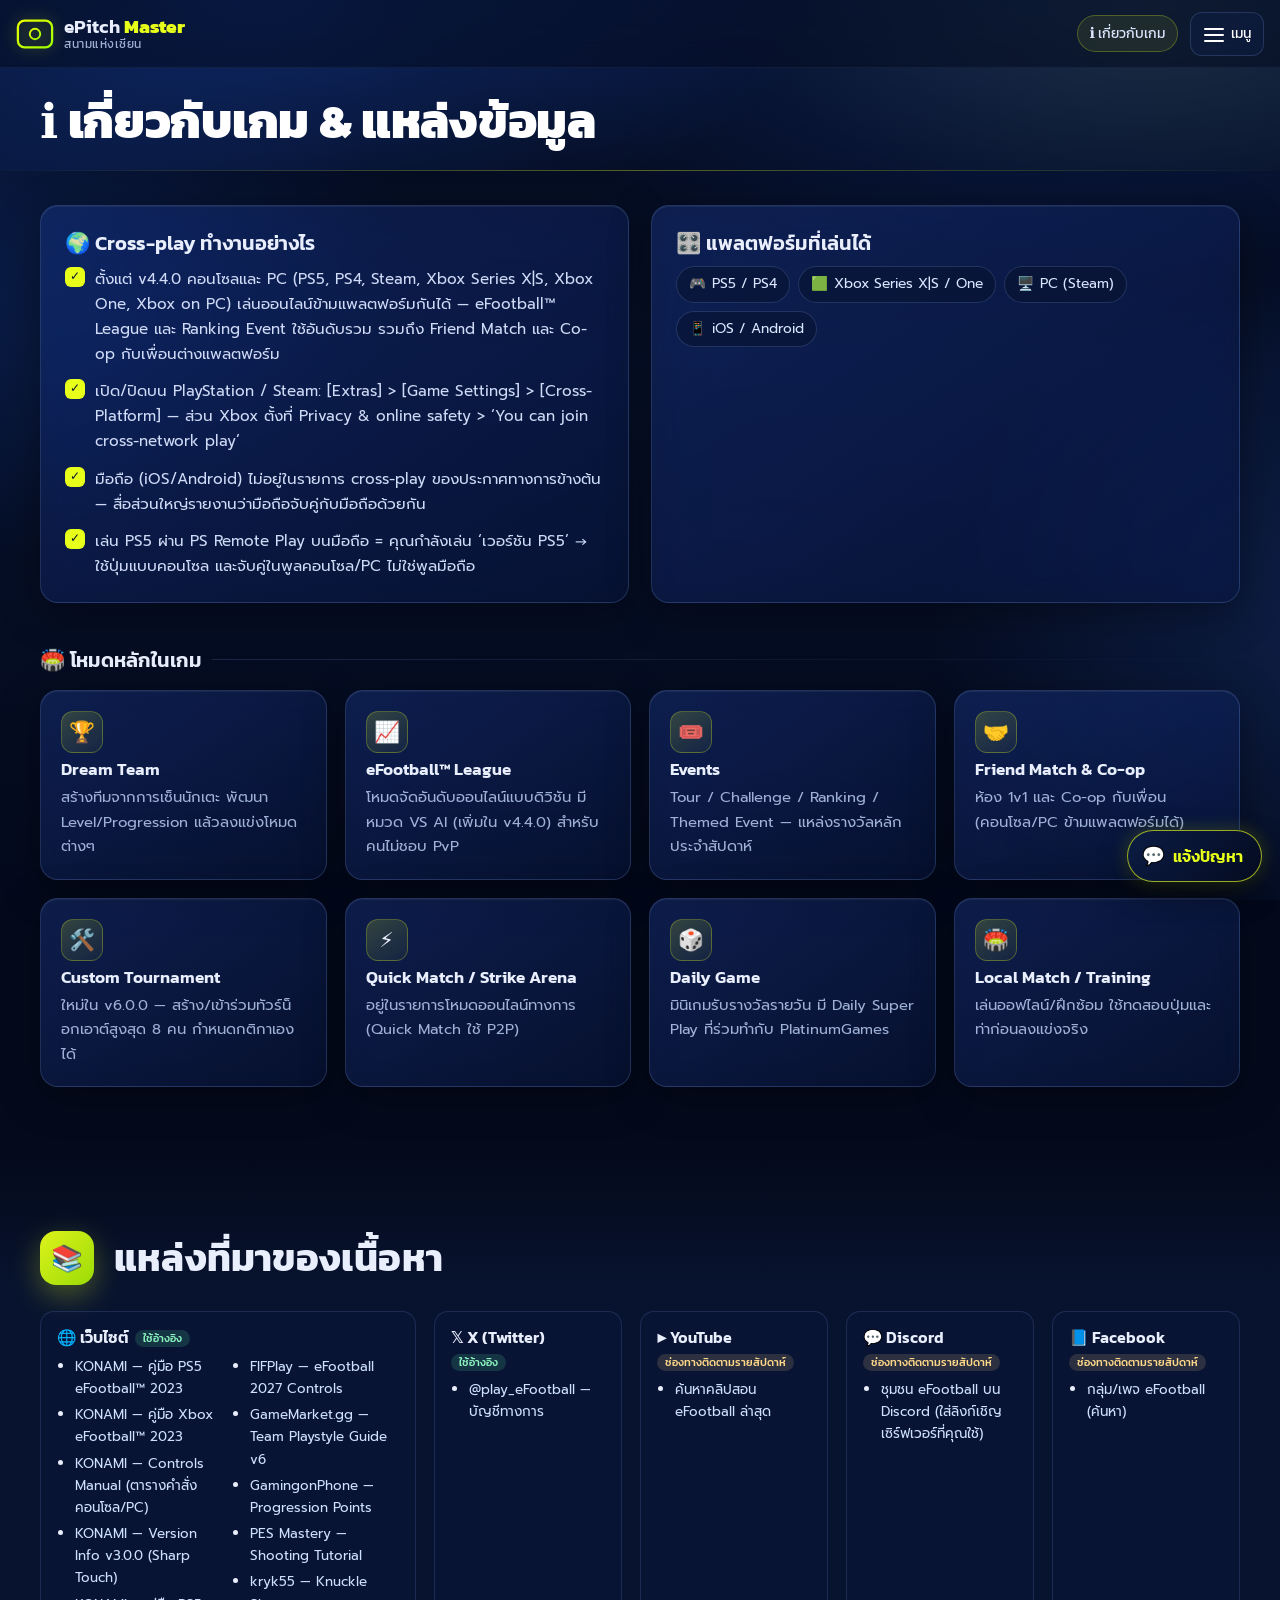
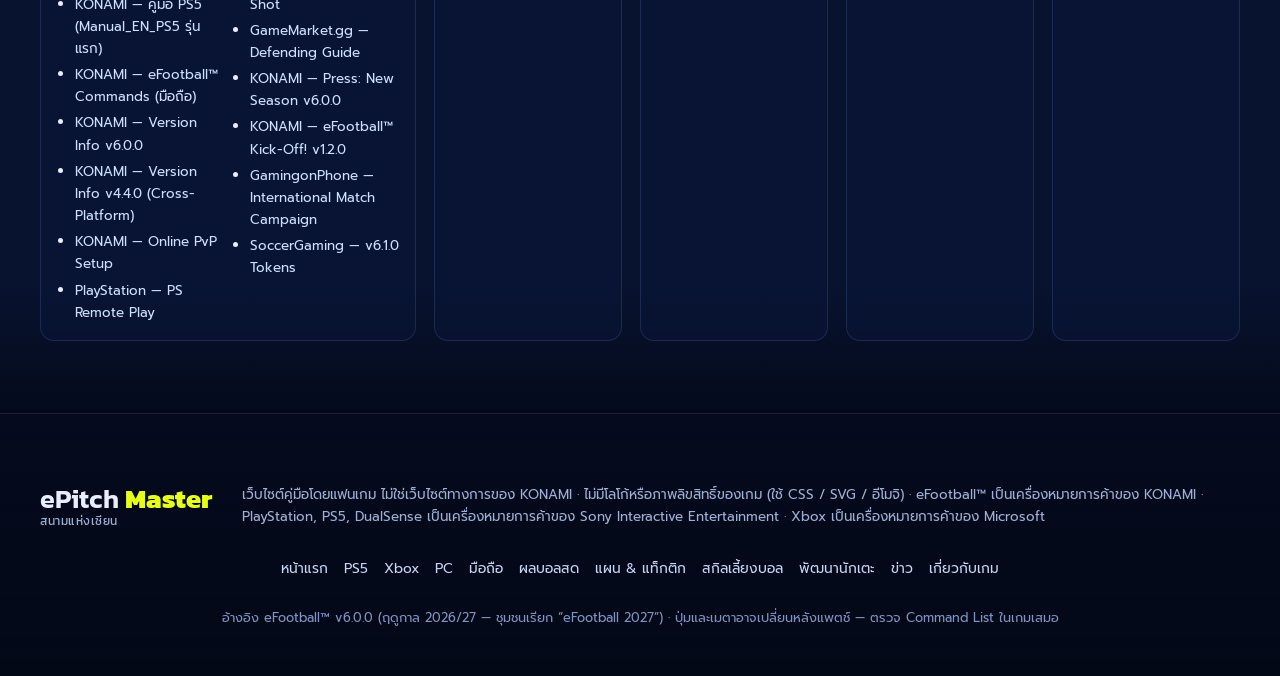
==== about.html @ 48690807 "Update site content 2026-10-02 06:04 ICT" ====
<!DOCTYPE html>
<!-- ไฟล์นี้สร้างอัตโนมัติด้วย /workspace/build.py จาก src/layout.html + src/pages/about.html — อย่าแก้ไฟล์นี้โดยตรง -->
<html lang="th">
<head>
<meta charset="UTF-8">
<meta name="viewport" content="width=device-width, initial-scale=1, viewport-fit=cover">
<title>เกี่ยวกับ eFootball &amp; แหล่งข้อมูล — ePitch Master</title>
<meta name="description" content="แพลตฟอร์ม Cross-play โหมดในเกม และแหล่งข้อมูลของเว็บ ePitch Master">
<meta name="theme-color" content="#050b1f">
<link rel="icon" href="data:image/svg+xml,<svg xmlns='http://www.w3.org/2000/svg' viewBox='0 0 100 100'><text y='.9em' font-size='90'>⚽</text></svg>">
<link rel="preconnect" href="https://fonts.googleapis.com">
<link rel="preconnect" href="https://fonts.gstatic.com" crossorigin>
<link href="https://fonts.googleapis.com/css2?family=Kanit:wght@400;500;600;700;800&family=Prompt:wght@300;400;500;600&display=swap" rel="stylesheet">
<link rel="stylesheet" href="style.css?v=f08d4e9c">
</head>
<body data-page="about">
<a class="skip" href="#main">ข้ามไปเนื้อหา</a>
<div class="scroll-progress" id="scrollProgress"></div>

<header class="nav" id="nav">
  <div class="nav-inner">
    <a href="index.html" class="brand" aria-label="ePitch Master หน้าแรก">
      <span class="brand-mark" aria-hidden="true">
        <svg viewBox="0 0 40 40"><defs><linearGradient id="bm" x1="0" y1="0" x2="1" y2="1"><stop offset="0" stop-color="#eaff00"/><stop offset="1" stop-color="#9dff00"/></linearGradient></defs><rect x="2" y="6" width="36" height="28" rx="7" fill="none" stroke="url(#bm)" stroke-width="2.4"/><line x1="20" y1="6" x2="20" y2="34" stroke="url(#bm)" stroke-width="2"/><circle cx="20" cy="20" r="5.5" fill="none" stroke="url(#bm)" stroke-width="2"/></svg>
      </span>
      <span class="brand-text"><span class="bt1">ePitch <b>Master</b></span><small>สนามแห่งเซียน</small></span>
    </a>
    <span class="nav-cur" aria-hidden="true">ℹ️ เกี่ยวกับเกม</span>
    <button class="burger" id="burger" type="button" aria-label="เปิดเมนู" aria-expanded="false" aria-controls="navMenu"><span></span><span></span><span></span><em>เมนู</em></button>
  </div>
</header>
<div class="menu-backdrop" id="menuBackdrop"></div>
<nav class="menu" id="navMenu" aria-label="เมนูหลัก">
  <div class="menu-group menu-topup"><a class="m-item m-topup" href="https://efootball.codashop.com/international" target="_blank" rel="noopener"><span class="m-ic" aria-hidden="true">🪙</span><span class="m-tx"><b>เติม eFootball Coin</b><small>eFootball™ Web Store · Codashop</small></span><span class="m-ext" aria-hidden="true">↗</span></a></div>
  <div class="menu-group"><p class="menu-gh">ปุ่มควบคุม</p>
    <a class="m-item" href="ps5.html"><span class="m-ic" aria-hidden="true">🎮</span><span class="m-tx"><b>PS5</b><small>ปุ่มจอย DualSense · เทคนิค · สกิล</small></span></a>
    <a class="m-item" href="xbox.html"><span class="m-ic" aria-hidden="true">🟢</span><span class="m-tx"><b>Xbox</b><small>ปุ่มจอย Xbox · เทคนิค · สกิล</small></span></a>
    <a class="m-item" href="pc.html"><span class="m-ic" aria-hidden="true">⌨️</span><span class="m-tx"><b>PC</b><small>Steam · คีย์บอร์ด · จอยบน PC</small></span></a>
    <a class="m-item" href="mobile.html"><span class="m-ic" aria-hidden="true">📱</span><span class="m-tx"><b>มือถือ</b><small>Classic · Touch &amp; Flick · Remote Play</small></span></a>
  </div>
  <div class="menu-group"><p class="menu-gh">เล่นให้เก่ง</p>
    <a class="m-item" href="tactics.html"><span class="m-ic" aria-hidden="true">🧠</span><span class="m-tx"><b>แผน &amp; แท็กติก</b><small>19 แผน · Fluid Formation · คำสั่ง</small></span></a>
    <a class="m-item" href="skills.html"><span class="m-ic" aria-hidden="true">🌀</span><span class="m-tx"><b>สกิลเลี้ยงบอล</b><small>ท่าหลอก · รับบอล · ยิง · ส่ง</small></span></a>
    <a class="m-item" href="players.html"><span class="m-ic" aria-hidden="true">🧬</span><span class="m-tx"><b>พัฒนานักเตะ</b><small>Progression · ความคุ้มค่า</small></span></a>
  </div>
  <div class="menu-group"><p class="menu-gh">ติดตาม</p>
    <a class="m-item m-live" href="scores.html"><span class="m-ic" aria-hidden="true">🔴</span><span class="m-tx"><b>ผลบอลสด</b><small>โปรแกรม · ผลสด · ผู้ทำประตู</small></span><i class="nav-live-dot" aria-hidden="true"></i></a>
    <a class="m-item" href="news.html"><span class="m-ic" aria-hidden="true">📰</span><span class="m-tx"><b>ข่าว</b><small>อีเวนต์ · อัปเดต · เมตา</small></span></a>
  </div>
  <div class="menu-group"><p class="menu-gh">อื่น ๆ</p>
    <a class="m-item" href="index.html"><span class="m-ic" aria-hidden="true">🏟️</span><span class="m-tx"><b>หน้าแรก</b><small>เลือกหัวข้อทั้งหมด</small></span></a>
    <a class="m-item is-current" href="about.html" aria-current="page"><span class="m-ic" aria-hidden="true">ℹ️</span><span class="m-tx"><b>เกี่ยวกับเกม</b><small>แพลตฟอร์ม · Cross-play · โหมด · แหล่งข้อมูล</small></span></a>
  </div>
</nav>

<main id="main">
<section class="page-hero slim">
  <div class="container"><h1 class="ph-title reveal">ℹ️ เกี่ยวกับเกม &amp; แหล่งข้อมูล</h1></div>
</section>
<section class="section first" id="overview">
  <div class="container">
    <div class="grid-2">
      <div class="glass card reveal"><h3>🌍 Cross-play ทำงานอย่างไร</h3><ul class="ticks" id="crossplayList"></ul></div>
      <div class="glass card reveal"><h3>🎛️ แพลตฟอร์มที่เล่นได้</h3><div class="hero-chips" id="platformChips"></div></div>
    </div>
    <h3 class="sub-title reveal">🏟️ โหมดหลักในเกม</h3>
    <div class="grid-4" id="modesGrid"></div>
  </div>
</section>
<section class="section section-alt" id="sources">
  <div class="container">
    <div class="sec-head reveal"><span class="sec-num" aria-hidden="true">📚</span><h2>แหล่งที่มาของเนื้อหา</h2></div>
    <div class="sources-grid" id="sourcesGrid"></div>
  </div>
</section>
</main>

<footer class="footer">
  <div class="container">
    <div class="foot-top">
      <div class="brand big"><span class="brand-text"><span class="bt1">ePitch <b>Master</b></span><small>สนามแห่งเซียน</small></span></div>
      <p class="foot-desc">เว็บไซต์คู่มือโดยแฟนเกม ไม่ใช่เว็บไซต์ทางการของ KONAMI · ไม่มีโลโก้หรือภาพลิขสิทธิ์ของเกม (ใช้ CSS / SVG / อีโมจิ) · eFootball™ เป็นเครื่องหมายการค้าของ KONAMI · PlayStation, PS5, DualSense เป็นเครื่องหมายการค้าของ Sony Interactive Entertainment · Xbox เป็นเครื่องหมายการค้าของ Microsoft</p>
    </div>
    <nav class="foot-links" aria-label="ลิงก์ท้ายเว็บ"><a href="index.html">หน้าแรก</a> <a href="ps5.html">PS5</a> <a href="xbox.html">Xbox</a> <a href="pc.html">PC</a> <a href="mobile.html">มือถือ</a> <a href="scores.html">ผลบอลสด</a> <a href="tactics.html">แผน &amp; แท็กติก</a> <a href="skills.html">สกิลเลี้ยงบอล</a> <a href="players.html">พัฒนานักเตะ</a> <a href="news.html">ข่าว</a> <a href="about.html">เกี่ยวกับเกม</a></nav>
    <p class="foot-small" id="footVersion">ปุ่มและเมตาอาจเปลี่ยนหลังแพตช์ — ตรวจ Command List ในเกมเสมอ</p>
  </div>
</footer>

<!-- ============ REPORT ISSUE ============ -->
<button class="rp-fab" id="rpFab" type="button" aria-haspopup="dialog" aria-controls="rpPanel" aria-expanded="false">
  <span class="rp-fab-ico" aria-hidden="true">💬</span><span class="rp-fab-txt">แจ้งปัญหา</span>
</button>
<div class="rp-backdrop" id="rpBackdrop" hidden></div>
<section class="rp-panel" id="rpPanel" role="dialog" aria-modal="true" aria-labelledby="rpTitle" hidden>
  <header class="rp-head">
    <h2 id="rpTitle">แจ้งปัญหา / เสนอแนะ</h2>
    <button class="rp-x" id="rpClose" type="button" aria-label="ปิด">✕</button>
  </header>
  <div class="rp-body">
    <div class="rp-tabs" role="tablist" aria-label="ประเภทข้อความ">
      <button type="button" role="tab" class="rp-tab" data-rp-type="ปัญหา" aria-selected="true">🐞 ปัญหา</button>
      <button type="button" role="tab" class="rp-tab" data-rp-type="ข้อเสนอแนะ" aria-selected="false">💡 ข้อเสนอแนะ</button>
      <span class="rp-tab-glider" aria-hidden="true"></span>
    </div>
    <form class="rp-form" id="rpForm" novalidate>
      <label class="rp-label" for="rpMsg">ข้อความ</label>
      <textarea id="rpMsg" class="rp-input rp-msg" maxlength="2000" rows="4" required placeholder="เล่าปัญหาที่เจอ เช่น กดอะไรแล้วเกิดอะไรขึ้น"></textarea>
      <div class="rp-meta"><span class="rp-hint">Enter = ส่ง · Shift+Enter = ขึ้นบรรทัดใหม่</span><span class="rp-count" id="rpCount">0/2000</span></div>
      <label class="rp-label" for="rpContact">ชื่อ / ช่องทางติดต่อ <small>(ไม่บังคับ)</small></label>
      <input id="rpContact" class="rp-input" type="text" maxlength="200" autocomplete="off" placeholder="เช่น ชื่อเล่น, อีเมล หรือ LINE ID">
      <input type="text" name="_honey" id="rpHoney" class="rp-honey" tabindex="-1" autocomplete="off" aria-hidden="true">
      <button class="rp-send" id="rpSend" type="submit"><span class="rp-send-txt">ส่งข้อความ</span> <span aria-hidden="true">➤</span></button>
    </form>
    <div class="rp-history">
      <h3 class="rp-hist-h">ข้อความที่คุณส่ง <small>(บันทึกไว้ในเครื่องนี้เท่านั้น)</small></h3>
      <ul class="rp-list" id="rpList"></ul>
    </div>
  </div>
</section>
<div class="rp-toast" id="rpToast" role="status" aria-live="polite"></div>
<button class="to-top" id="toTop" type="button" aria-label="กลับขึ้นด้านบน">↑</button>

<script src="data/site.js?v=a6ce8e96"></script>
<script src="data/about.js?v=4e0b4c90"></script>
<script src="script.js?v=e79c5dde"></script>
</body>
</html>
---- style.css ----
/* ===================== ePitch Master — style.css ===================== */
:root{
  --bg:#040a1c; --navy-900:#050b1f; --navy-800:#08132e; --navy-700:#0c1d45; --blue-600:#123a8f; --blue-500:#1d55d6; --blue-400:#3b7bff;
  --neon:#e8ff1a; --neon-2:#b6ff00; --neon-glow:rgba(232,255,26,.45);
  --text:#e9eefc; --muted:#9fb0d6; --line:rgba(140,170,255,.16);
  --glass:rgba(16,32,78,.42); --glass-2:rgba(22,44,104,.35); --glass-b:rgba(150,180,255,.18);
  --atk:#ff6b5a; --def:#3bd3ff; --gk:#c792ff;
  --r:18px; --r-sm:12px;
  --font-h:"Kanit","Prompt","Noto Sans Thai","Leelawadee UI","Tahoma",system-ui,sans-serif;
  --font-b:"Prompt","Kanit","Noto Sans Thai","Leelawadee UI","Tahoma",system-ui,sans-serif;
  --nav-h:68px;
}
*{box-sizing:border-box}
html{scroll-behavior:smooth;scroll-padding-top:calc(var(--nav-h) + 12px);-webkit-text-size-adjust:100%}
body{margin:0;font-family:var(--font-b);font-weight:400;color:var(--text);line-height:1.65;background:var(--bg);
  background-image:
    radial-gradient(1200px 600px at 85% -10%,rgba(29,85,214,.35),transparent 60%),
    radial-gradient(900px 500px at -10% 30%,rgba(18,58,143,.35),transparent 60%),
    radial-gradient(800px 600px at 110% 70%,rgba(59,123,255,.18),transparent 60%),
    linear-gradient(180deg,#040a1c 0%,#06102a 40%,#040a1c 100%);
  background-attachment:fixed;overflow-x:hidden}
img,svg{max-width:100%}
a{color:var(--neon);text-decoration:none}
a:hover{text-decoration:underline}
h1,h2,h3,h4{font-family:var(--font-h);line-height:1.25;margin:0 0 .5em}
h2{font-size:clamp(1.55rem,3.2vw,2.35rem);font-weight:700;letter-spacing:.2px}
h3{font-size:clamp(1.08rem,1.8vw,1.28rem);font-weight:600}
h4{font-size:1.05rem;font-weight:600}
p{margin:0 0 .6em}
b{font-weight:600}
.container{width:min(1200px,100% - 40px);margin-inline:auto}
::selection{background:var(--neon);color:#06102a}

/* ---------- glass ---------- */
.glass{background:linear-gradient(145deg,rgba(28,54,128,.45),rgba(10,22,58,.5));border:1px solid var(--glass-b);
  -webkit-backdrop-filter:blur(14px) saturate(140%);backdrop-filter:blur(14px) saturate(140%);
  border-radius:var(--r);box-shadow:0 10px 40px rgba(0,0,0,.35),inset 0 1px 0 rgba(255,255,255,.06)}
.card{padding:24px}
.mini{padding:20px;transition:transform .35s cubic-bezier(.2,.8,.2,1),border-color .35s,box-shadow .35s}
.mini:hover,.tcard:hover,.fcard:hover,.ps-card:hover{transform:translateY(-5px);border-color:rgba(232,255,26,.45);box-shadow:0 18px 50px rgba(0,0,0,.45),0 0 0 1px rgba(232,255,26,.15),0 0 30px rgba(232,255,26,.08)}
.mini h4{margin:.35em 0 .3em}
.mini p{color:var(--muted);font-size:.93rem;margin:0}
.mini-ic{display:inline-grid;place-items:center;width:42px;height:42px;border-radius:12px;font-size:1.3rem;background:linear-gradient(145deg,rgba(232,255,26,.18),rgba(232,255,26,.04));border:1px solid rgba(232,255,26,.25);flex:none}
.mini.row{display:grid;grid-template-columns:auto 1fr;column-gap:14px;align-items:start}
.mini.row .mini-ic{grid-row:span 2}
.mini.row h4{margin:.1em 0 .2em}

/* ---------- grids ---------- */
.grid-2{display:grid;grid-template-columns:repeat(2,minmax(0,1fr));gap:22px}
.grid-3{display:grid;grid-template-columns:repeat(3,minmax(0,1fr));gap:20px}
.grid-4{display:grid;grid-template-columns:repeat(4,minmax(0,1fr));gap:18px}
.grid-2.tight{gap:20px;margin-top:20px}
.stack{display:grid;gap:14px}

/* ---------- progress + nav ---------- */
.scroll-progress{position:fixed;inset:0 0 auto 0;height:3px;z-index:120;background:linear-gradient(90deg,var(--neon),var(--neon-2));transform-origin:0 50%;transform:scaleX(0);box-shadow:0 0 12px var(--neon-glow)}
.nav{position:sticky;top:0;z-index:100;height:var(--nav-h);transition:background .3s,box-shadow .3s,border-color .3s;border-bottom:1px solid transparent}
.nav.scrolled{background:rgba(5,11,31,.72);-webkit-backdrop-filter:blur(16px) saturate(150%);backdrop-filter:blur(16px) saturate(150%);border-bottom-color:var(--line);box-shadow:0 8px 30px rgba(0,0,0,.35)}
.nav-inner{height:100%;width:min(1280px,100% - 32px);margin-inline:auto;display:flex;align-items:center;gap:18px}
.brand{display:flex;align-items:center;gap:10px;color:var(--text);text-decoration:none!important;flex:none}
.brand-mark{width:38px;height:38px;display:grid;place-items:center;filter:drop-shadow(0 0 8px var(--neon-glow))}
.brand-text{font-family:var(--font-h);font-size:1.18rem;font-weight:600;line-height:1;display:flex;flex-direction:column}
.brand-text b{color:var(--neon);font-weight:800}
.bt1{white-space:nowrap}
.brand-text small{font-size:.72rem;color:var(--muted);font-weight:400;margin-top:3px;letter-spacing:.5px}
.nav-links{display:flex;gap:2px;margin-left:auto}
.nav-links a{color:#c9d5f5;font-family:var(--font-h);font-size:.93rem;padding:8px 11px;border-radius:10px;position:relative;text-decoration:none;white-space:nowrap;transition:color .25s,background .25s}
.nav-links a:hover{color:#fff;background:rgba(255,255,255,.06)}
.nav-links a.active{color:var(--neon)}
.nav-links a.active::after{content:"";position:absolute;left:12px;right:12px;bottom:3px;height:2px;border-radius:2px;background:var(--neon);box-shadow:0 0 10px var(--neon-glow)}
.burger{display:none;width:44px;height:44px;border-radius:12px;border:1px solid var(--glass-b);background:var(--glass);cursor:pointer;flex-direction:column;justify-content:center;align-items:center;gap:5px}
.burger span{width:20px;height:2px;background:#fff;border-radius:2px;transition:transform .3s,opacity .3s}
.nav.open .burger span:nth-child(1){transform:translateY(7px) rotate(45deg)}
.nav.open .burger span:nth-child(2){opacity:0}
.nav.open .burger span:nth-child(3){transform:translateY(-7px) rotate(-45deg)}

/* ---------- platform toggle ---------- */
.pf-toggle{position:relative;display:inline-grid;grid-template-columns:1fr 1fr;padding:4px;border-radius:999px;background:rgba(8,19,46,.75);border:1px solid var(--glass-b);flex:none;isolation:isolate}
.pf-btn{position:relative;z-index:2;border:0;background:none;color:#c9d5f5;font-family:var(--font-h);font-size:.88rem;font-weight:500;padding:7px 14px;border-radius:999px;cursor:pointer;transition:color .3s;white-space:nowrap}
.pf-btn[aria-pressed="true"]{color:#08132e}
.pf-glider{position:absolute;z-index:1;top:4px;bottom:4px;left:4px;width:calc(50% - 4px);border-radius:999px;background:linear-gradient(135deg,var(--neon),var(--neon-2));box-shadow:0 0 18px var(--neon-glow);transition:transform .45s cubic-bezier(.2,.8,.2,1)}
html[data-platform="mobile"] .pf-glider{transform:translateX(100%)}
html[data-platform="console"] .only-mobile{display:none!important}
html[data-platform="mobile"] .only-console{display:none!important}

/* ---------- HERO ---------- */
.hero{position:relative;min-height:calc(100vh - var(--nav-h));min-height:calc(100svh - var(--nav-h));display:flex;align-items:center;margin-top:calc(var(--nav-h) * -1);padding:calc(var(--nav-h) + 40px) 0 90px;overflow:hidden;isolation:isolate}
.stadium{position:absolute;inset:0;z-index:-1;overflow:hidden;--px:0;--py:0}
.sky{position:absolute;inset:0;background:radial-gradient(1000px 520px at 50% 105%,rgba(59,123,255,.38),transparent 70%),radial-gradient(700px 400px at 50% 0%,rgba(18,58,143,.55),transparent 70%),linear-gradient(180deg,#030817 0%,#071537 55%,#0a1e4d 100%)}
.stars{position:absolute;inset:0 0 45% 0;background-image:radial-gradient(1.4px 1.4px at 12% 22%,#fff8,transparent),radial-gradient(1.2px 1.2px at 28% 12%,#fff6,transparent),radial-gradient(1.6px 1.6px at 44% 30%,#fff7,transparent),radial-gradient(1.1px 1.1px at 63% 16%,#fff5,transparent),radial-gradient(1.5px 1.5px at 78% 26%,#fff7,transparent),radial-gradient(1.2px 1.2px at 90% 10%,#fff6,transparent),radial-gradient(1px 1px at 36% 6%,#fff5,transparent),radial-gradient(1px 1px at 56% 40%,#fff4,transparent);animation:twinkle 6s ease-in-out infinite alternate}
@keyframes twinkle{to{opacity:.45}}
.towers{position:absolute;left:0;right:0;top:0;width:100%;height:62%;opacity:.95}
.tower g circle{filter:drop-shadow(0 0 6px #fff6a8)}
.beam{position:absolute;top:2%;width:46vw;height:110%;transform-origin:50% 0;background:linear-gradient(180deg,rgba(255,252,200,.55),rgba(232,255,26,.10) 45%,transparent 75%);clip-path:polygon(46% 0,54% 0,100% 100%,0 100%);filter:blur(10px);mix-blend-mode:screen;opacity:.55;pointer-events:none}
.b1{left:-14vw;transform:rotate(-28deg) translateX(calc(var(--px)*8px));animation:sway 9s ease-in-out infinite alternate}
.b2{left:-6vw;transform:rotate(-14deg);opacity:.35;animation:sway2 11s ease-in-out infinite alternate}
.b3{right:-14vw;transform:rotate(28deg) translateX(calc(var(--px)*-8px));animation:sway3 10s ease-in-out infinite alternate}
.b4{right:-6vw;transform:rotate(14deg);opacity:.35;animation:sway4 12s ease-in-out infinite alternate}
@keyframes sway{to{transform:rotate(-22deg)}}@keyframes sway2{to{transform:rotate(-19deg)}}@keyframes sway3{to{transform:rotate(22deg)}}@keyframes sway4{to{transform:rotate(19deg)}}
.crowd{position:absolute;left:0;right:0;bottom:30%;height:16%;background:
  radial-gradient(circle at 50% 100%,rgba(232,255,26,.0),transparent),
  repeating-radial-gradient(circle at 10px 10px,rgba(160,190,255,.22) 0 2px,transparent 2.5px 10px);
  background-size:auto,14px 12px;-webkit-mask:linear-gradient(180deg,transparent,#000 40%,#000);mask:linear-gradient(180deg,transparent,#000 40%,#000);opacity:.55}
.crowd::after{content:"";position:absolute;inset:0;background-image:radial-gradient(2px 2px at 20% 60%,#fffde0,transparent),radial-gradient(2px 2px at 47% 40%,#fff,transparent),radial-gradient(2px 2px at 71% 70%,#fffde0,transparent),radial-gradient(2px 2px at 88% 45%,#fff,transparent),radial-gradient(2px 2px at 8% 30%,#fff,transparent);animation:flash 2.6s steps(2) infinite}
@keyframes flash{50%{opacity:.2}}
.pitch{position:absolute;left:-20%;right:-20%;bottom:-6%;height:40%;perspective:700px}
.pitch svg{width:100%;height:100%;transform:rotateX(58deg) translateY(calc(var(--py)*-6px));transform-origin:50% 100%;
  background:repeating-linear-gradient(90deg,#0d4a31 0 7.14%,#0b3f2a 7.14% 14.28%);border-radius:6px;box-shadow:0 -30px 120px rgba(80,255,160,.12)}
.haze{position:absolute;inset:auto 0 0 0;height:55%;background:linear-gradient(180deg,transparent,rgba(4,10,28,.55) 50%,var(--bg) 100%)}
.hero-content{display:grid;grid-template-columns:1.25fr .9fr;gap:48px;align-items:center}
.eyebrow{display:inline-flex;align-items:center;gap:8px;font-family:var(--font-h);font-size:.86rem;color:#dfe8ff;padding:6px 14px;border-radius:999px;background:rgba(8,19,46,.6);border:1px solid var(--glass-b);-webkit-backdrop-filter:blur(8px);backdrop-filter:blur(8px)}
.live-dot{width:8px;height:8px;border-radius:50%;background:var(--neon);box-shadow:0 0 0 0 var(--neon-glow);animation:pulse 1.8s infinite;display:inline-block;flex:none}
@keyframes pulse{0%{box-shadow:0 0 0 0 rgba(232,255,26,.6)}70%{box-shadow:0 0 0 10px rgba(232,255,26,0)}100%{box-shadow:0 0 0 0 rgba(232,255,26,0)}}
.hero-title{margin:18px 0 14px;display:flex;flex-direction:column;gap:2px}
.hero-title .t1{font-size:clamp(2.7rem,7.2vw,5.6rem);font-weight:800;letter-spacing:-1px;line-height:1.02;
  background:linear-gradient(100deg,#ffffff 0%,#dfe9ff 35%,var(--neon) 60%,var(--neon-2) 100%);-webkit-background-clip:text;background-clip:text;color:transparent;
  filter:drop-shadow(0 0 24px rgba(232,255,26,.25));background-size:200% 100%;animation:shine 7s ease-in-out infinite alternate}
@keyframes shine{to{background-position:100% 0}}
.hero-title .t2{font-size:clamp(1.7rem,4.2vw,3.1rem);font-weight:700;color:var(--neon);text-shadow:0 0 18px var(--neon-glow),0 0 50px rgba(232,255,26,.25)}
.hero-sub{font-size:clamp(1rem,1.5vw,1.14rem);color:#c8d4f3;max-width:640px}
.hero-sub b{color:#fff}
.hero-cta{display:flex;gap:12px;flex-wrap:wrap;margin:24px 0 22px}
.btn{display:inline-flex;align-items:center;gap:8px;padding:13px 24px;border-radius:14px;font-family:var(--font-h);font-weight:600;font-size:1rem;text-decoration:none!important;transition:transform .25s,box-shadow .25s,background .25s}
.btn-neon{background:linear-gradient(135deg,var(--neon),var(--neon-2));color:#071335;box-shadow:0 8px 30px rgba(232,255,26,.35)}
.btn-neon:hover{transform:translateY(-3px);box-shadow:0 14px 40px rgba(232,255,26,.5)}
.btn-glass{color:#fff;background:rgba(255,255,255,.07);border:1px solid var(--glass-b);-webkit-backdrop-filter:blur(10px);backdrop-filter:blur(10px)}
.btn-glass:hover{transform:translateY(-3px);border-color:rgba(232,255,26,.5)}
.hero-chips{display:flex;flex-wrap:wrap;gap:8px}
.chip{display:inline-flex;align-items:center;gap:6px;font-size:.86rem;padding:6px 12px;border-radius:999px;background:rgba(8,19,46,.55);border:1px solid var(--glass-b);color:#dbe5ff}
.chip em{font-style:normal}
.hero-card{padding:22px;position:relative;overflow:hidden;animation:floaty 6s ease-in-out infinite}
.hero-card::before{content:"";position:absolute;inset:-1px;border-radius:inherit;padding:1px;background:linear-gradient(140deg,rgba(232,255,26,.7),transparent 40%,transparent 60%,rgba(59,123,255,.7));-webkit-mask:linear-gradient(#000 0 0) content-box,linear-gradient(#000 0 0);-webkit-mask-composite:xor;mask-composite:exclude;pointer-events:none}
@keyframes floaty{50%{transform:translateY(-8px)}}
.hc-head{display:flex;justify-content:space-between;align-items:center;gap:10px;margin-bottom:12px;flex-wrap:wrap}
.hc-title{font-family:var(--font-h);font-weight:600;font-size:1.05rem}
.hc-pf{font-size:.75rem;padding:4px 10px;border-radius:999px;background:rgba(232,255,26,.12);color:var(--neon);border:1px solid rgba(232,255,26,.3)}
.hc-list{list-style:none;margin:0;padding:0;display:grid;gap:8px}
.hc-list li{display:flex;justify-content:space-between;align-items:center;gap:12px;padding:10px 12px;border-radius:12px;background:rgba(5,12,32,.5);border:1px solid rgba(150,180,255,.1);font-size:.93rem}
.hc-list li b{font-weight:500;text-align:right;color:#fff;font-size:.88rem}
.hc-foot{margin-top:12px;font-size:.78rem;color:var(--muted)}
.hc-foot b{color:#dfe8ff;font-weight:500}
.scroll-cue{position:absolute;left:50%;bottom:22px;transform:translateX(-50%);width:26px;height:42px;border-radius:14px;border:2px solid rgba(255,255,255,.4)}
.scroll-cue span{position:absolute;left:50%;top:8px;width:4px;height:8px;border-radius:2px;background:var(--neon);transform:translateX(-50%);animation:cue 1.8s infinite}
@keyframes cue{0%{opacity:0;transform:translate(-50%,0)}40%{opacity:1}100%{opacity:0;transform:translate(-50%,14px)}}

/* ---------- keycaps ---------- */
.k{display:inline-grid;place-items:center;min-width:26px;height:26px;padding:0 6px;margin:1px 2px;border-radius:8px;font-style:normal;font-family:var(--font-h);font-weight:600;font-size:.82rem;line-height:1;vertical-align:middle;
  background:linear-gradient(180deg,#1b2d63,#0d1a40);border:1px solid rgba(160,190,255,.3);box-shadow:0 2px 0 #050b1f,inset 0 1px 0 rgba(255,255,255,.12);color:#fff}
.k.ps-x{color:#7fb2ff}.k.ps-o{color:#ff6f7d}.k.ps-t{color:#3ee0b0}.k.ps-s{color:#f39bdc}
.k.ps-x,.k.ps-o,.k.ps-t,.k.ps-s{border-radius:50%;width:26px;padding:0;font-size:.95rem}
.k.xb-a{background:linear-gradient(180deg,#2f9e44,#1b6e2c);border-radius:50%;width:26px;padding:0}
.k.xb-b{background:linear-gradient(180deg,#d9363e,#9b1f26);border-radius:50%;width:26px;padding:0}
.k.xb-y{background:linear-gradient(180deg,#e0a800,#a77b00);border-radius:50%;width:26px;padding:0}
.k.xb-x{background:linear-gradient(180deg,#2b6fe0,#1a4aa3);border-radius:50%;width:26px;padding:0}
.k.sh{font-size:.74rem;letter-spacing:.3px;color:#e9f0ff}

/* ---------- sections ---------- */
.section{position:relative;padding:96px 0}
.section-alt{background:linear-gradient(180deg,transparent,rgba(12,29,69,.45) 15%,rgba(12,29,69,.45) 85%,transparent)}
.section-remote{background:radial-gradient(900px 500px at 15% 20%,rgba(232,255,26,.07),transparent 60%),radial-gradient(900px 600px at 90% 80%,rgba(59,123,255,.15),transparent 60%)}
.sec-head{display:flex;gap:20px;align-items:flex-start;margin-bottom:34px}
.sec-head p{color:var(--muted);max-width:780px;margin:0}
.sec-head p b{color:#e6edff}
.sec-num{flex:none;display:grid;place-items:center;width:62px;height:62px;border-radius:18px;font-family:var(--font-h);font-weight:800;font-size:1.35rem;color:#071335;background:linear-gradient(135deg,var(--neon),var(--neon-2));box-shadow:0 10px 30px rgba(232,255,26,.3)}
.sub-title{margin:44px 0 18px;display:flex;align-items:center;gap:10px}
.sub-title::after{content:"";flex:1;height:1px;background:linear-gradient(90deg,var(--line),transparent)}
.mt0{margin-top:0}
.ticks{list-style:none;margin:0;padding:0;display:grid;gap:12px}
.ticks li{position:relative;padding-left:30px;color:#cfdaf6;font-size:.95rem}
.ticks li::before{content:"✓";position:absolute;left:0;top:1px;width:20px;height:20px;border-radius:6px;display:grid;place-items:center;font-size:.75rem;font-weight:700;color:#071335;background:var(--neon)}
.path-grid{display:grid;grid-template-columns:1fr 1fr;gap:12px}
.path{display:flex;flex-direction:column;gap:2px;padding:16px;border-radius:14px;background:rgba(5,12,32,.45);border:1px solid rgba(150,180,255,.14);color:var(--text);text-decoration:none!important;transition:transform .3s,border-color .3s,background .3s}
.path span{font-size:1.5rem}
.path b{font-family:var(--font-h)}
.path small{color:var(--muted);font-size:.8rem}
.path:hover{transform:translateY(-3px);border-color:rgba(232,255,26,.5);background:rgba(232,255,26,.06)}
.path.hot{border-color:rgba(232,255,26,.45);box-shadow:inset 0 0 0 1px rgba(232,255,26,.15)}

/* ---------- tables ---------- */
.legend{display:flex;flex-wrap:wrap;gap:10px 18px;align-items:center;margin-bottom:18px;font-size:.86rem;color:var(--muted)}
.legend span{display:inline-flex;align-items:center;gap:4px}
.lg-flag{color:#ffd88a}
.table-block{margin-top:4px}
.tb-title{display:inline-flex;align-items:center;gap:8px;padding:8px 16px;border-radius:12px 12px 0 0;margin:0;font-size:1.05rem;background:rgba(255,107,90,.12);border:1px solid rgba(255,107,90,.3);border-bottom:0}
.tb-title.def{background:rgba(59,211,255,.1);border-color:rgba(59,211,255,.3)}
.tb-title.gk{background:rgba(199,146,255,.1);border-color:rgba(199,146,255,.3)}
.table-wrap{border-radius:0 var(--r) var(--r) var(--r);overflow:hidden;border:1px solid var(--glass-b);background:linear-gradient(145deg,rgba(20,40,98,.45),rgba(8,18,48,.55));-webkit-backdrop-filter:blur(12px);backdrop-filter:blur(12px)}
table.ctrl{width:100%;border-collapse:collapse;font-size:.93rem}
.ctrl th{text-align:left;font-family:var(--font-h);font-weight:500;font-size:.84rem;color:#b9c8ef;padding:12px 14px;background:rgba(5,12,32,.55);border-bottom:1px solid var(--line);white-space:nowrap}
.ctrl td{padding:11px 14px;border-bottom:1px solid rgba(140,170,255,.08);vertical-align:middle}
.ctrl tbody tr{transition:background .2s}
.ctrl tbody tr:hover{background:rgba(232,255,26,.05)}
.ctrl tbody tr:last-child td{border-bottom:0}
.ctrl td.keys{white-space:nowrap;font-size:.86rem;color:#e3eaff}
.ctrl td.note{color:var(--muted);font-size:.86rem}
.ctrl tr.flag sup{color:#ffd88a}
.th-ps,.th-xb{display:inline-flex;align-items:center;gap:6px}
.th-ps::before,.th-xb::before{content:"";width:8px;height:8px;border-radius:50%;background:#4d8dff}
.th-xb::before{background:#36c25a}
.callout{padding:16px 18px;margin-top:18px;border-radius:var(--r-sm)}
.callout p{margin:.3em 0 0;color:var(--muted);font-size:.92rem}
.neon-edge{border-color:rgba(232,255,26,.4);box-shadow:0 0 0 1px rgba(232,255,26,.08),0 10px 40px rgba(0,0,0,.35)}
.footnote{font-size:.84rem;color:var(--muted);margin-top:16px}

/* ---------- mobile schemes ---------- */
.scheme-head{display:flex;gap:14px;align-items:flex-start;margin-bottom:14px}
.scheme-head p{color:var(--muted);font-size:.9rem;margin:0}
.scheme-ic{font-size:1.6rem;width:52px;height:52px;flex:none;display:grid;place-items:center;border-radius:14px;background:linear-gradient(145deg,rgba(59,123,255,.35),rgba(59,123,255,.08));border:1px solid rgba(59,123,255,.4)}
.scheme.flick .scheme-ic{background:linear-gradient(145deg,rgba(232,255,26,.25),rgba(232,255,26,.05));border-color:rgba(232,255,26,.4)}
.gestures{list-style:none;margin:0;padding:0;display:grid;gap:6px}
.gestures li{display:grid;grid-template-columns:1fr auto 1fr;gap:10px;align-items:center;padding:9px 12px;border-radius:10px;background:rgba(5,12,32,.42);border:1px solid rgba(150,180,255,.08);font-size:.89rem}
.gestures .g{color:#dfe8ff}
.gestures .a{color:var(--neon);font-weight:500}
.gestures .arrow{color:var(--muted)}

/* ---------- remote play ---------- */
.remote-flow{display:flex;align-items:center;justify-content:center;gap:0;margin:0 auto 22px;max-width:760px}
.node{display:flex;flex-direction:column;align-items:center;gap:2px;font-family:var(--font-h);font-weight:600;padding:14px 18px;border-radius:16px;background:rgba(8,19,46,.7);border:1px solid var(--glass-b);min-width:104px;text-align:center}
.node span{font-size:1.7rem}
.node small{color:var(--muted);font-weight:400;font-size:.76rem}
.link{flex:1;height:4px;position:relative;margin:0 6px;border-radius:2px;background:rgba(150,180,255,.15);overflow:hidden;min-width:30px}
.link i{position:absolute;top:0;bottom:0;width:40%;border-radius:2px;background:linear-gradient(90deg,transparent,var(--neon),transparent);animation:packet 1.6s linear infinite}
.link.wifi{background:repeating-linear-gradient(90deg,rgba(150,180,255,.25) 0 6px,transparent 6px 12px)}
.link.wifi i{animation-duration:2.1s}
@keyframes packet{from{left:-40%}to{left:100%}}
.reqs{margin:0;display:grid;gap:8px}
.reqs div{display:flex;justify-content:space-between;gap:12px;padding:10px 12px;border-radius:10px;background:rgba(5,12,32,.42);border:1px solid rgba(150,180,255,.08)}
.reqs dt{color:#cfdaf6;font-size:.9rem}
.reqs dd{margin:0;color:var(--neon);font-weight:500;font-size:.9rem;text-align:right}
.steps{list-style:none;counter-reset:s;margin:0;padding:0;display:grid;gap:12px}
.steps li{counter-increment:s;position:relative;padding-left:44px;display:flex;flex-direction:column}
.steps li::before{content:counter(s);position:absolute;left:0;top:0;width:30px;height:30px;border-radius:10px;display:grid;place-items:center;font-family:var(--font-h);font-weight:700;color:#071335;background:linear-gradient(135deg,var(--neon),var(--neon-2))}
.steps li span{color:var(--muted);font-size:.89rem}
.cmp h3{margin-bottom:14px}
.cmp .pc{display:grid;grid-template-columns:1fr 1fr;gap:14px}
.cmp ul{list-style:none;margin:0;padding:0;display:grid;gap:8px;align-content:start}
.cmp li{position:relative;padding:8px 10px 8px 32px;border-radius:10px;font-size:.88rem;background:rgba(5,12,32,.42)}
.cmp .pros li::before{content:"＋";position:absolute;left:10px;color:#56f0a0;font-weight:700}
.cmp .cons li::before{content:"－";position:absolute;left:10px;color:#ff7d7d;font-weight:700}
.cmp.recommended{border-color:rgba(232,255,26,.45);position:relative}
.cmp.recommended::after{content:"แนะนำสำหรับแข่งจริง";position:absolute;top:-12px;right:18px;font-family:var(--font-h);font-size:.74rem;font-weight:600;padding:4px 10px;border-radius:999px;background:var(--neon);color:#071335}

/* ---------- techniques ---------- */
.tech-switch{display:flex;align-items:center;gap:12px;flex-wrap:wrap;margin-bottom:6px;color:var(--muted)}
.pf-toggle.inline{background:rgba(8,19,46,.85)}
.tcard{padding:18px;display:flex;flex-direction:column;gap:8px;transition:transform .35s cubic-bezier(.2,.8,.2,1),border-color .35s,box-shadow .35s;border-top:3px solid rgba(255,107,90,.65)}
.tcard.def{border-top-color:rgba(59,211,255,.7)}
.t-top{display:flex;gap:10px;align-items:center}
.t-top h4{margin:0;font-size:1rem}
.tcard p{color:var(--muted);font-size:.89rem;margin:0;flex:1}
.how{font-size:.86rem;padding:10px 12px;border-radius:10px;background:rgba(5,12,32,.55);border:1px dashed rgba(232,255,26,.3);color:#e6edff;animation:fadeIn .4s ease}
.how-l{display:block;font-family:var(--font-h);font-size:.74rem;color:var(--neon);margin-bottom:2px;letter-spacing:.3px}
@keyframes fadeIn{from{opacity:0;transform:translateY(4px)}}
.atk-t{color:#ffb3a8}.def-t{color:#9be8ff}

/* ---------- formations ---------- */
.fcard{padding:18px;transition:transform .35s cubic-bezier(.2,.8,.2,1),border-color .35s,box-shadow .35s}
.f-head{display:flex;justify-content:space-between;align-items:center;margin-bottom:12px}
.f-head h4{font-size:1.5rem;font-weight:800;margin:0;color:#fff;letter-spacing:.5px}
.tag{font-size:.74rem;padding:4px 10px;border-radius:999px;background:rgba(232,255,26,.12);color:var(--neon);border:1px solid rgba(232,255,26,.28);white-space:nowrap}
.fpitch{width:100%;height:auto;display:block;border-radius:12px;box-shadow:inset 0 0 0 1px rgba(255,255,255,.05)}
.fpitch .plc{fill:#e8ff1a;stroke:#071335;stroke-width:2}
.fpitch .gkc{fill:#3bd3ff;stroke:#071335;stroke-width:2}
.fpitch text{fill:#fff;font-family:var(--font-h);font-size:9px;font-weight:600;paint-order:stroke;stroke:#062016;stroke-width:3px}
.fpitch .pl{transform-box:fill-box;transform-origin:center;transition:transform .3s}
.fcard:hover .pl{animation:pop .5s ease both;animation-delay:var(--d)}
@keyframes pop{50%{transform:scale(1.25)}}
.fdl{margin:14px 0 0;display:grid;gap:8px}
.fdl div{font-size:.88rem}
.fdl dt{font-family:var(--font-h);font-weight:500;color:#e6edff;font-size:.84rem}
.fdl dd{margin:0;color:var(--muted)}
#fluidNote{margin-top:22px}
.ps-card{padding:20px;transition:transform .35s cubic-bezier(.2,.8,.2,1),border-color .35s,box-shadow .35s}
.ps-head{display:flex;align-items:center;gap:10px;margin-bottom:10px}
.ps-head h4{margin:0}
.ps-card p{font-size:.89rem;color:#cbd6f3;margin:0 0 6px}
.ps-card p b{color:#fff;font-weight:500}
.ps-card .watch{color:#ffcf9e}
.ps-card.is-new{border-color:rgba(232,255,26,.5)}
.new{margin-left:auto;font-size:.7rem;font-weight:700;font-family:var(--font-h);padding:3px 9px;border-radius:999px;background:var(--neon);color:#071335;animation:pulse 1.8s infinite}
.instr{display:grid;grid-template-columns:repeat(auto-fit,minmax(200px,1fr));gap:12px}
.ins{padding:14px;border-radius:12px;background:rgba(5,12,32,.45);border:1px solid rgba(150,180,255,.1)}
.ins b{font-family:var(--font-h);display:block;margin:6px 0 2px}
.ins p{margin:0;color:var(--muted);font-size:.86rem}
.side{font-size:.7rem;font-family:var(--font-h);padding:2px 9px;border-radius:999px}
.s-atk{background:rgba(255,107,90,.18);color:#ffb3a8}
.s-def{background:rgba(59,211,255,.16);color:#9be8ff}

/* ---------- development ---------- */
.cat-chips{display:flex;flex-wrap:wrap;gap:10px}
.cat{font-family:var(--font-h);font-size:.92rem;padding:8px 14px;border-radius:12px;background:linear-gradient(145deg,rgba(59,123,255,.25),rgba(59,123,255,.06));border:1px solid rgba(59,123,255,.35);transition:transform .25s,background .25s}
.cat:hover{transform:translateY(-3px);background:linear-gradient(145deg,rgba(232,255,26,.25),rgba(232,255,26,.05));border-color:rgba(232,255,26,.5)}
.prog td b{font-weight:500;color:#fff}
.pos{display:inline-block;font-family:var(--font-h);font-weight:700;font-size:.82rem;padding:3px 9px;border-radius:8px;background:rgba(232,255,26,.14);color:var(--neon);white-space:nowrap}
#development .grid-2.tight{align-items:start}

/* ---------- news ---------- */
.news-layout{display:grid;grid-template-columns:1.45fr 1fr;gap:26px;align-items:start}
.news-layout aside{display:grid;gap:20px;position:sticky;top:calc(var(--nav-h) + 16px)}
.update-badge{display:inline-block;padding:12px 16px;border-radius:14px;background:rgba(232,255,26,.08);border:1px solid rgba(232,255,26,.35);font-size:.9rem;margin-bottom:20px}
.update-badge b{color:var(--neon)}
.update-badge .next{color:var(--muted);font-size:.84rem;padding-left:16px}
.timeline{position:relative;display:grid;gap:18px;padding-left:22px}
.timeline::before{content:"";position:absolute;left:6px;top:6px;bottom:6px;width:2px;background:linear-gradient(180deg,var(--neon),rgba(59,123,255,.4),transparent)}
.tl-item{position:relative;padding:18px 20px}
.tl-item::before{content:"";position:absolute;left:-22px;top:24px;width:14px;height:14px;border-radius:50%;background:#0c1d45;border:3px solid var(--blue-400)}
.tl-item.hot::before{border-color:var(--neon);box-shadow:0 0 12px var(--neon-glow)}
.tl-date{display:flex;align-items:center;gap:10px;margin-bottom:6px;font-family:var(--font-h);font-size:.88rem;color:#dfe8ff}
.tl-item h4{font-size:1.06rem}
.tl-item p{color:var(--muted);font-size:.9rem}
.tl-src{display:flex;flex-wrap:wrap;gap:8px}
.tl-src a{font-size:.8rem;padding:4px 10px;border-radius:999px;background:rgba(59,123,255,.15);border:1px solid rgba(59,123,255,.35);color:#cfe0ff}
.tl-src a:hover{text-decoration:none;border-color:var(--neon);color:var(--neon)}
.meta-list{display:grid;gap:12px}
.meta-it{display:grid;grid-template-columns:auto 1fr;gap:10px;padding-bottom:12px;border-bottom:1px solid rgba(140,170,255,.1)}
.meta-it:last-child{border-bottom:0;padding-bottom:0}
.meta-it>span{font-size:1.3rem}
.meta-it b{font-family:var(--font-h);font-weight:500;font-size:.95rem}
.meta-it p{color:var(--muted);font-size:.86rem;margin:2px 0}
.meta-it small{color:#7f93c4;font-size:.74rem}
.link-list{display:grid;gap:8px}
.link-list a{display:flex;align-items:center;gap:10px;padding:10px 12px;border-radius:12px;background:rgba(5,12,32,.45);border:1px solid rgba(150,180,255,.1);color:#e6edff;font-size:.9rem;transition:border-color .25s,transform .25s}
.link-list a:hover{text-decoration:none;border-color:rgba(232,255,26,.5);transform:translateX(4px)}
.link-list a em{margin-left:auto;font-style:normal;color:var(--neon)}

/* ---------- footer ---------- */
.footer{padding:70px 0 40px;border-top:1px solid var(--line);background:linear-gradient(180deg,rgba(5,11,31,.2),#030817)}
.foot-top{display:grid;grid-template-columns:auto 1fr;gap:30px;align-items:center;margin-bottom:30px}
.brand.big .brand-text{font-size:1.7rem}
.foot-desc{color:var(--muted);font-size:.84rem;margin:0}
.foot-h{margin-bottom:16px}
.sources-grid{display:grid;grid-template-columns:2fr repeat(4,1fr);gap:18px}
.src-col{padding:16px;border-radius:14px;background:rgba(10,22,58,.5);border:1px solid var(--line)}
.src-col h4{font-size:.98rem;display:flex;flex-wrap:wrap;align-items:center;gap:6px}
.src-col h4 span{font-size:.66rem;font-weight:500;padding:2px 8px;border-radius:999px}
.src-col .used{background:rgba(86,240,160,.15);color:#8df5c0}
.src-col .watch{background:rgba(255,216,138,.14);color:#ffd88a}
.src-col ul{margin:0;padding-left:18px;display:grid;gap:4px}
.src-col li{font-size:.84rem}
.src-col a{color:#cfe0ff}
.src-col a:hover{color:var(--neon)}
.sources-grid .src-col:first-child ul{columns:2;column-gap:26px;display:block}
.sources-grid .src-col:first-child li{break-inside:avoid;margin-bottom:4px}
.foot-small{margin-top:26px;color:#7f93c4;font-size:.8rem;text-align:center}
.to-top{position:fixed;right:18px;bottom:18px;z-index:90;width:48px;height:48px;border-radius:14px;border:1px solid rgba(232,255,26,.5);background:rgba(8,19,46,.8);color:var(--neon);font-size:1.3rem;cursor:pointer;opacity:0;transform:translateY(20px);pointer-events:none;transition:opacity .3s,transform .3s;-webkit-backdrop-filter:blur(10px);backdrop-filter:blur(10px)}
.to-top.show{opacity:1;transform:none;pointer-events:auto}

/* ---------- reveal ---------- */
.reveal{opacity:0;transform:translateY(26px);transition:opacity .8s cubic-bezier(.2,.8,.2,1) var(--rd,0ms),transform .8s cubic-bezier(.2,.8,.2,1) var(--rd,0ms)}
.reveal.in{opacity:1;transform:none}
.mini.reveal.in:hover,.tcard.reveal.in:hover,.fcard.reveal.in:hover,.ps-card.reveal.in:hover{transform:translateY(-5px);transition-delay:0ms}

/* ===================== RESPONSIVE ===================== */
@media (max-width:1180px){
  .nav-links a{padding:8px 8px;font-size:.88rem}
  .grid-4{grid-template-columns:repeat(2,minmax(0,1fr))}
  .sources-grid{grid-template-columns:1fr 1fr}
  .sources-grid .src-col:first-child{grid-column:1/-1}
}
@media (max-width:1060px){
  .burger{display:flex}
  .nav-links{position:fixed;top:var(--nav-h);left:12px;right:12px;flex-direction:column;gap:4px;padding:12px;border-radius:18px;background:rgba(6,14,38,.96);border:1px solid var(--glass-b);-webkit-backdrop-filter:blur(18px);backdrop-filter:blur(18px);box-shadow:0 20px 60px rgba(0,0,0,.5);transform:translateY(-12px);opacity:0;pointer-events:none;transition:opacity .3s,transform .3s;margin:0}
  .nav.open .nav-links{opacity:1;transform:none;pointer-events:auto}
  .nav-links a{padding:12px 14px;font-size:1rem}
  .nav-links a.active::after{display:none}
  .nav-links a.active{background:rgba(232,255,26,.08)}
  .pf-toggle{margin-left:auto}
  .nav{background:rgba(5,11,31,.72);-webkit-backdrop-filter:blur(16px);backdrop-filter:blur(16px);border-bottom-color:var(--line)}
  .hero-content{grid-template-columns:1fr;gap:30px}
  .hero-card{max-width:560px}
  .grid-3{grid-template-columns:repeat(2,minmax(0,1fr))}
  .news-layout{grid-template-columns:1fr}
  .news-layout aside{position:static}
}
@media (max-width:760px){
  :root{--nav-h:62px}
  .container{width:min(1200px,100% - 28px)}
  .section{padding:68px 0}
  .grid-2,.grid-3,.grid-4{grid-template-columns:1fr}
  .grid-4.tech{grid-template-columns:1fr}
  #modesGrid{grid-template-columns:1fr 1fr;gap:12px}
  #modesGrid .mini{padding:14px}
  #modesGrid .mini-ic{width:36px;height:36px;font-size:1.1rem}
  #modesGrid .mini p{font-size:.84rem}
  .sec-head{gap:14px;margin-bottom:24px}
  .sec-num{width:48px;height:48px;border-radius:14px;font-size:1.05rem}
  .brand-text{font-size:1.02rem}
  .brand-text small{font-size:.66rem}
  .brand-mark{width:32px;height:32px}
  .pf-btn{padding:6px 10px;font-size:.8rem}
  .nav .pf-btn span{display:none}
  .nav .pf-btn{font-size:1rem;padding:5px 12px}
  .hero{padding-top:calc(var(--nav-h) + 26px);padding-bottom:80px}
  .hero-title .t1{letter-spacing:-.5px}
  .card{padding:18px}
  .path-grid{grid-template-columns:1fr 1fr;gap:10px}
  .path{padding:12px}
  /* tables → stacked cards */
  table.ctrl thead{display:none}
  table.ctrl,table.ctrl tbody,table.ctrl tr,table.ctrl td{display:block;width:100%}
  table.ctrl tr{padding:12px 14px;border-bottom:1px solid rgba(140,170,255,.12)}
  table.ctrl td{padding:3px 0;border:0;display:grid;grid-template-columns:96px 1fr;gap:8px;align-items:center;white-space:normal!important}
  table.ctrl td::before{content:attr(data-l);font-size:.74rem;color:#7f93c4;font-family:var(--font-h)}
  table.ctrl td:first-child{display:block;font-size:.98rem;margin-bottom:4px}
  table.ctrl td:first-child::before{display:none}
  .gestures li{grid-template-columns:1fr;gap:2px}
  .gestures .arrow{display:none}
  .cmp .pc{grid-template-columns:1fr}
  .remote-flow .node{min-width:0;padding:10px 10px;font-size:.86rem}
  .remote-flow .node span{font-size:1.3rem}
  .reqs div{flex-direction:column;gap:2px}
  .reqs dd{text-align:left}
  .foot-top{grid-template-columns:1fr;gap:12px}
  .sources-grid{grid-template-columns:1fr}
  .sources-grid .src-col:first-child ul{columns:1}
  .update-badge .next{display:block;padding-left:0;margin-top:4px}
  .timeline{padding-left:18px}
  .tl-item::before{left:-19px}
  .hc-list li{flex-direction:column;align-items:flex-start;gap:4px}
  .hc-list li b{text-align:left}
}
@media (max-width:380px){
  .brand-text small{display:none}
  #modesGrid{grid-template-columns:1fr}
}
@media (prefers-reduced-motion:reduce){
  *,*::before,*::after{animation:none!important;transition:none!important}
  .reveal{opacity:1;transform:none}
  html{scroll-behavior:auto}
}
/* --- patch: console layout + bigger PS glyphs --- */
.table-block.spaced{margin-top:26px}
.pc-col{display:grid;gap:14px;align-content:start;padding-top:38px}
.pc-col .callout{margin-top:0}
.k.ps-x,.k.ps-o,.k.ps-t,.k.ps-s{font-size:1.05rem;font-weight:700;background:radial-gradient(circle at 50% 35%,#22356f,#0b1638)}
.k.ps-x{color:#8ec1ff;border-color:rgba(142,193,255,.55)}
.k.ps-o{color:#ff7f8c;border-color:rgba(255,127,140,.55)}
.k.ps-t{color:#4ff0c0;border-color:rgba(79,240,192,.55)}
.k.ps-s{color:#ffa6e6;border-color:rgba(255,166,230,.55)}
@media (max-width:760px){.pc-col{padding-top:0}}
/* --- patch: mobile compaction --- */
.snap-hint{display:none;align-items:center;gap:6px;font-size:.78rem;color:var(--muted);margin:-8px 0 8px}
@media (max-width:760px){
  .hc-list li{flex-direction:row;align-items:center;flex-wrap:wrap}
  .hc-list li b{text-align:right}
  table.ctrl tr{display:grid;grid-template-columns:1fr 1fr;gap:4px 10px;padding:12px 14px}
  table.ctrl td{display:flex;flex-direction:column;align-items:flex-start;gap:2px;padding:0}
  table.ctrl td::before{font-size:.68rem}
  table.ctrl td:first-child,table.ctrl td.note{grid-column:1/-1}
  table.ctrl td.note{display:block;margin-top:2px}
  table.ctrl td.note::before{display:none}
  table.ctrl.prog td.note::before{display:inline;content:"รอง: "}
  table.ctrl td .v{display:block;line-height:1.9}
  table.ctrl.prog tr{grid-template-columns:auto 1fr;align-items:center}
  table.ctrl.prog td:first-child{grid-column:auto;margin:0}
  table.ctrl.prog td:nth-child(2)::before{display:none}
  /* swipe carousels */
  .snap{display:flex!important;overflow-x:auto;scroll-snap-type:x mandatory;gap:14px;padding:4px 14px 14px;margin:0 -14px;scrollbar-width:none;-webkit-overflow-scrolling:touch;overscroll-behavior-x:contain}
  .snap::-webkit-scrollbar{display:none}
  .snap>*{flex:0 0 84%;scroll-snap-align:center}
  .snap.tech>*,#formations>*{flex-basis:86%}
  .snap-hint{display:flex}
}
.snap-hint i{font-style:normal;color:var(--neon);animation:nudge 1.4s ease-in-out infinite}
@keyframes nudge{50%{transform:translateX(5px)}}

@media (max-width:760px){table.ctrl.prog td.note .v{display:inline}}
/* --- patch: hero polish --- */
.towers{top:calc(var(--nav-h) + 6px);height:58%}
.pitch svg{background:repeating-linear-gradient(90deg,#11613f 0 7.14%,#0e5236 7.14% 14.28%);filter:brightness(1.1) saturate(1.15)}
.pitch::after{content:"";position:absolute;left:30%;right:30%;bottom:20%;height:50%;background:radial-gradient(closest-side,rgba(232,255,26,.18),transparent);filter:blur(20px);pointer-events:none}
@media (max-width:760px){.towers{top:calc(var(--nav-h) + 10px);height:40%}}
@media (max-width:1060px){.nav-links{background:#071233;-webkit-backdrop-filter:none;backdrop-filter:none}}

/* ---------- REPORT ISSUE (floating button + panel) ---------- */
.to-top{bottom:calc(84px + env(safe-area-inset-bottom,0px))}
.rp-fab{position:fixed;right:18px;bottom:calc(18px + env(safe-area-inset-bottom,0px));z-index:95;display:inline-flex;align-items:center;gap:8px;height:52px;padding:0 18px 0 14px;border-radius:999px;border:1px solid rgba(232,255,26,.65);background:linear-gradient(135deg,rgba(12,29,69,.92),rgba(5,11,31,.92));color:var(--neon);font-family:var(--font-h);font-size:1rem;font-weight:600;cursor:pointer;box-shadow:0 10px 30px rgba(0,0,0,.45),0 0 18px rgba(232,255,26,.22);-webkit-backdrop-filter:blur(10px);backdrop-filter:blur(10px);transition:transform .25s,box-shadow .25s,opacity .25s;-webkit-tap-highlight-color:transparent}
.rp-fab:hover{transform:translateY(-2px);box-shadow:0 14px 34px rgba(0,0,0,.5),0 0 26px var(--neon-glow)}
.rp-fab:focus-visible,.rp-x:focus-visible,.rp-tab:focus-visible,.rp-send:focus-visible{outline:2px solid var(--neon);outline-offset:3px}
.rp-fab-ico{font-size:1.15rem;line-height:1}
.nav.open ~ .rp-fab,body.rp-open .rp-fab{opacity:0;pointer-events:none;transform:translateY(16px)}
.rp-backdrop{position:fixed;inset:0;z-index:128;background:rgba(2,6,18,.55);-webkit-backdrop-filter:blur(3px);backdrop-filter:blur(3px)}
.rp-panel{position:fixed;right:18px;bottom:calc(18px + env(safe-area-inset-bottom,0px));z-index:130;width:min(400px,calc(100vw - 36px));max-height:min(640px,calc(100vh - 36px));max-height:min(640px,calc(100dvh - 36px));display:flex;flex-direction:column;border-radius:var(--r);border:1px solid rgba(232,255,26,.35);background:linear-gradient(160deg,#0c1d45 0%,#08132e 55%,#050b1f 100%);box-shadow:0 24px 70px rgba(0,0,0,.6),0 0 0 1px rgba(255,255,255,.03) inset,0 0 30px rgba(232,255,26,.08);color:var(--text);overflow:hidden;animation:rpIn .28s cubic-bezier(.2,.8,.2,1)}
.rp-panel[hidden],.rp-backdrop[hidden]{display:none}
@keyframes rpIn{from{opacity:0;transform:translateY(18px) scale(.98)}to{opacity:1;transform:none}}
.rp-head{display:flex;align-items:center;justify-content:space-between;gap:12px;padding:14px 14px 12px 18px;border-bottom:1px solid var(--line);background:rgba(232,255,26,.04)}
.rp-head h2{margin:0;font-family:var(--font-h);font-size:1.12rem;font-weight:700;color:#fff;line-height:1.3}
.rp-x{flex:none;width:40px;height:40px;border-radius:12px;border:1px solid var(--glass-b);background:var(--glass);color:#fff;font-size:1.05rem;cursor:pointer;transition:background .2s,color .2s}
.rp-x:hover{background:rgba(232,255,26,.12);color:var(--neon)}
.rp-body{padding:14px 18px 18px;overflow-y:auto;overscroll-behavior:contain;-webkit-overflow-scrolling:touch}
.rp-tabs{position:relative;display:grid;grid-template-columns:1fr 1fr;padding:4px;border-radius:999px;background:rgba(4,10,28,.7);border:1px solid var(--glass-b);margin-bottom:14px}
.rp-tab{position:relative;z-index:2;border:0;background:none;color:#c9d5f5;font-family:var(--font-h);font-size:.95rem;font-weight:500;padding:9px 10px;border-radius:999px;cursor:pointer;transition:color .3s}
.rp-tab[aria-selected="true"]{color:#06102a;font-weight:600}
.rp-tab-glider{position:absolute;z-index:1;top:4px;bottom:4px;left:4px;width:calc(50% - 4px);border-radius:999px;background:linear-gradient(135deg,var(--neon),var(--neon-2));box-shadow:0 0 16px var(--neon-glow);transition:transform .4s cubic-bezier(.2,.8,.2,1)}
.rp-tabs[data-active="1"] .rp-tab-glider{transform:translateX(100%)}
.rp-label{display:block;font-family:var(--font-h);font-size:.88rem;color:var(--muted);margin:0 0 6px}
.rp-label small{color:#7084b3;font-size:.8rem}
.rp-input{display:block;width:100%;box-sizing:border-box;border-radius:var(--r-sm);border:1px solid var(--glass-b);background:rgba(4,10,28,.75);color:var(--text);font-family:var(--font-b);font-size:16px;line-height:1.55;padding:10px 12px;transition:border-color .2s,box-shadow .2s}
.rp-input::placeholder{color:#6f80aa}
.rp-input:focus{outline:none;border-color:rgba(232,255,26,.7);box-shadow:0 0 0 3px rgba(232,255,26,.15)}
.rp-msg{resize:vertical;min-height:104px;max-height:260px}
.rp-meta{display:flex;justify-content:space-between;gap:10px;font-size:.76rem;color:#7084b3;margin:6px 2px 12px}
.rp-count.warn{color:#ffb84d}.rp-count.max{color:var(--atk)}
.rp-honey{position:absolute!important;left:-9999px!important;width:1px;height:1px;opacity:0}
.rp-send{margin-top:14px;width:100%;height:48px;border:0;border-radius:var(--r-sm);background:linear-gradient(135deg,var(--neon),var(--neon-2));color:#06102a;font-family:var(--font-h);font-size:1.02rem;font-weight:700;cursor:pointer;box-shadow:0 8px 24px rgba(232,255,26,.25);transition:transform .2s,box-shadow .2s,opacity .2s}
.rp-send:hover{transform:translateY(-1px);box-shadow:0 10px 30px rgba(232,255,26,.4)}
.rp-send:disabled{opacity:.55;cursor:not-allowed;transform:none}
.rp-history{margin-top:18px;border-top:1px dashed var(--line);padding-top:14px}
.rp-hist-h{margin:0 0 10px;font-family:var(--font-h);font-size:.95rem;font-weight:600;color:#fff}
.rp-hist-h small{display:block;font-weight:400;font-size:.76rem;color:#7084b3;margin-top:2px}
.rp-list{list-style:none;margin:0;padding:0;display:grid;gap:8px}
.rp-empty{color:#7084b3;font-size:.86rem;padding:10px 12px;border-radius:var(--r-sm);background:rgba(4,10,28,.45);border:1px dashed var(--line)}
.rp-item{padding:10px 12px;border-radius:var(--r-sm);background:rgba(16,32,78,.42);border:1px solid var(--glass-b)}
.rp-item-top{display:flex;align-items:center;justify-content:space-between;gap:8px;margin-bottom:4px;font-size:.76rem;color:var(--muted)}
.rp-badge{display:inline-block;padding:2px 9px;border-radius:999px;font-family:var(--font-h);font-size:.74rem;font-weight:600;background:rgba(255,107,90,.16);color:#ffb3a8;border:1px solid rgba(255,107,90,.35)}
.rp-badge.sug{background:rgba(59,211,255,.14);color:#9fe8ff;border-color:rgba(59,211,255,.35)}
.rp-item-msg{margin:0;font-size:.9rem;line-height:1.5;color:var(--text);white-space:pre-wrap;word-break:break-word}
.rp-item-st{margin-top:5px;font-size:.74rem;color:#9dff9d}
.rp-item-st.fail{color:#ffb84d}
.rp-toast{position:fixed;left:50%;bottom:calc(24px + env(safe-area-inset-bottom,0px));z-index:140;max-width:min(440px,calc(100vw - 32px));padding:12px 18px;border-radius:14px;font-family:var(--font-h);font-size:.95rem;line-height:1.45;color:#06102a;background:linear-gradient(135deg,var(--neon),var(--neon-2));box-shadow:0 14px 40px rgba(0,0,0,.5);opacity:0;pointer-events:none;transform:translate(-50%,20px);transition:opacity .3s,transform .3s;text-align:center}
.rp-toast.show{opacity:1;transform:translate(-50%,0)}
.rp-toast.err{background:linear-gradient(135deg,#ff6b5a,#ff9a5a);color:#1a0603}
body.rp-open{overflow:hidden}
@media (max-width:760px){
  .rp-fab{right:14px;bottom:calc(14px + env(safe-area-inset-bottom,0px));height:48px;padding:0 15px 0 12px;font-size:.95rem}
  .to-top{right:14px;bottom:calc(74px + env(safe-area-inset-bottom,0px));width:44px;height:44px}
  .rp-panel{left:0;right:0;bottom:0;width:100%;max-height:92vh;max-height:92dvh;border-radius:22px 22px 0 0;border-bottom:0;padding-bottom:env(safe-area-inset-bottom,0px);animation-name:rpUp}
  .rp-toast{bottom:calc(76px + env(safe-area-inset-bottom,0px))}
}
@keyframes rpUp{from{transform:translateY(100%)}to{transform:none}}
@media (prefers-reduced-motion:reduce){.rp-panel{animation:none}.rp-fab,.rp-tab-glider,.rp-toast{transition:none}}

/* --- patch: Thai stick chips + PS5 button glossary --- */
.ctrl td.keys{white-space:normal;min-width:200px}
.ctrl td.keys .v{line-height:2}
.hc-list li b{line-height:1.9}
.glossary{margin:0 0 30px;padding:20px 22px;border-radius:var(--r)}
.gl-head h3{margin:0 0 4px;font-size:1.2rem}
.gl-head p{margin:0 0 14px;color:var(--muted);font-size:.9rem}
.gl-body{display:grid;grid-template-columns:minmax(0,5fr) minmax(0,7fr);gap:22px;align-items:start}
.gl-pad{margin:0;padding:6px;border-radius:16px;background:rgba(5,12,32,.45);border:1px solid rgba(150,180,255,.12)}
.gl-pad svg{display:block;width:100%;height:auto}
.pd-body{fill:url(#padG);stroke:rgba(170,195,255,.45);stroke-width:2}
.pd-pad{fill:#1a2c62;stroke:rgba(170,195,255,.35);stroke-width:1.5}
.pd-trg{fill:#1b2d63;stroke:#e8ff1a;stroke-width:1.5}
.pd-bmp{fill:#24397a;stroke:rgba(170,195,255,.6);stroke-width:1.2}
.pd-btn,.pd-btn rect{fill:#0d1a40;stroke:rgba(170,195,255,.55);stroke-width:1.2}
.pd-face circle{fill:#0b1638;stroke:rgba(170,195,255,.5);stroke-width:1.2}
.pf{font-size:17px;font-weight:700;text-anchor:middle}
.pf.x{fill:#8ec1ff}.pf.o{fill:#ff7f8c}.pf.s{fill:#ffa6e6}.pf.t{fill:#4ff0c0}
.pd-stk{fill:#0b1638;stroke:#e8ff1a;stroke-width:2}
.pd-stk2{fill:#22356f;stroke:rgba(170,195,255,.5)}
.pd-lbl line{stroke:rgba(232,255,26,.7);stroke-width:1.4}
.pd-lbl text{fill:#eef3ff;font-size:20px;font-weight:600;text-anchor:middle;font-family:inherit}
.pd-lbl text.end{text-anchor:end}.pd-lbl text.st{text-anchor:start}
.gl-list{display:grid;gap:6px}
.gl-row{display:grid;grid-template-columns:118px minmax(0,1fr) 140px;gap:10px;align-items:center;padding:8px 10px;border-radius:12px;background:rgba(5,12,32,.42);border:1px solid rgba(150,180,255,.09)}
.gl-row.gl-th{background:none;border:0;padding:0 10px 2px;font-size:.74rem;color:#8fa3d6;font-family:var(--font-h)}
.gl-key{display:flex;flex-wrap:wrap;gap:2px;align-items:center;font-weight:600;font-size:.86rem}
.gl-desc b{display:block;font-weight:600;font-size:.9rem;color:#fff}
.gl-desc small{display:block;color:var(--muted);font-size:.8rem;line-height:1.45}
.gl-xb{font-size:.8rem;color:#cfdaf6;display:flex;flex-wrap:wrap;gap:2px;align-items:center}
.gl-note{margin:12px 0 0;font-size:.84rem;color:#cfdaf6}
@media (max-width:900px){.gl-body{grid-template-columns:1fr}.gl-pad{max-width:520px;margin:0 auto;width:100%}}
@media (max-width:760px){
  .glossary{padding:16px 14px;margin-bottom:24px}
  .gl-row{grid-template-columns:auto minmax(0,1fr);gap:3px 10px;padding:9px 11px}
  .gl-row .gl-key{grid-column:1;grid-row:1}
  .gl-row .gl-desc{display:contents}
  .gl-row .gl-desc b{grid-column:2;grid-row:1;align-self:center;font-size:.86rem;line-height:1.3}
  .gl-row .gl-desc small{grid-column:1/-1;grid-row:2;font-size:.78rem}
  .gl-row .gl-xb{grid-column:1/-1;grid-row:3;justify-content:flex-start;font-size:.78rem;padding-top:3px;border-top:1px dashed rgba(150,180,255,.14)}
  .gl-row .gl-xb::before{content:"Xbox:";font-size:.7rem;color:#8fa3d6;margin-right:4px}
  .gl-row.gl-th{display:none}
  .ctrl td.keys{min-width:0}
}
.pd-lbl text.sub{fill:#e8ff1a;font-size:18px}

/* --- patch: analog-stick icon chips (LS/RS/L3/R3) + glossary use lines --- */
.k.stk{width:auto;min-width:0;height:26px;padding:0 7px 0 3px;display:inline-flex;align-items:center;gap:3px;border-radius:13px;white-space:nowrap;
  background:radial-gradient(circle at 50% 30%,#24407f,#0d1a40)}
.k.stk .st-ic{width:20px;height:20px;flex:none;display:block;overflow:visible}
.k.stk b{font-weight:700;font-size:.74rem;letter-spacing:.3px;color:#eef3ff;line-height:1}
.st-base{fill:#081233;stroke:#e8ff1a;stroke-width:1.3}
.st-cap{fill:#2c4a96;stroke:#9fb8ff;stroke-width:.9}
.st-grip{fill:none;stroke:rgba(255,255,255,.35);stroke-width:.8;stroke-dasharray:1.2 1.2}
.st-arr{fill:#e8ff1a}
.st-press{fill:none;stroke:#e8ff1a;stroke-width:1.6;stroke-linecap:round;stroke-linejoin:round}
.k.stk.press .st-cap{fill:#1d3577}
.hc-stick{margin:10px 0 0;font-size:.8rem;line-height:1.9;color:#cfdaf6}
.hc-stick a{color:var(--neon);white-space:nowrap}
.gl-sticks{margin:0 0 16px;padding:12px 14px;border-radius:14px;background:linear-gradient(135deg,rgba(232,255,26,.12),rgba(59,123,255,.10));border:1px solid rgba(232,255,26,.45);box-shadow:inset 0 0 0 1px rgba(232,255,26,.08)}
.gs-items{display:grid;grid-template-columns:1fr 1fr;gap:8px 18px}
.gs-item{display:flex;align-items:center;gap:8px;font-weight:600;font-size:.92rem;color:#fff;line-height:1.45}
.gs-ic{flex:none}
.gs-ic .k.stk{height:32px;padding:0 9px 0 4px;border-radius:16px}
.gs-ic .k.stk .st-ic{width:26px;height:26px}
.gs-ic .k.stk b{font-size:.86rem}
.gs-note{margin:10px 0 0;font-size:.86rem;color:#ffe9a8}
.gs-ex{margin:6px 0 0;font-size:.86rem;color:#e3eaff;line-height:2}
.gl-use{display:block;margin-top:5px;padding:5px 8px;border-radius:8px;font-style:normal;font-size:.8rem;line-height:1.85;color:#f2f6ff;background:rgba(232,255,26,.08);border-left:3px solid var(--neon)}
.gl-use>span{color:var(--neon);font-weight:700;margin-right:2px}
.gl-use .k{height:22px;min-width:22px;font-size:.72rem;margin:0 1px}
.gl-use .k.ps-x,.gl-use .k.ps-o,.gl-use .k.ps-t,.gl-use .k.ps-s{width:22px;font-size:.9rem}
.gl-use .k.stk .st-ic{width:17px;height:17px}
@media (max-width:760px){
  .gs-items{grid-template-columns:1fr}
  .gs-item{font-size:.88rem}
  .gl-row .gl-desc .gl-use{grid-column:1/-1;grid-row:3}
  .gl-row .gl-xb{grid-row:4}
}
@media (min-width:901px){.gl-pad{position:sticky;top:calc(var(--nav-h) + 14px)}}

/* ===================== ผลบอลสด (live scores) — app-style ===================== */
.nav-live-dot,.live-pill i,.ls-badge.live i,.ls-livecount i,.ls-gl i,.ls-fchip .dot,.ls-letter .dotl{width:8px;height:8px;border-radius:50%;background:#ff3b4f;box-shadow:0 0 0 0 rgba(255,59,79,.7);animation:lsPulse 1.6s infinite;flex:none;display:inline-block}
@keyframes lsPulse{0%{box-shadow:0 0 0 0 rgba(255,59,79,.65)}70%{box-shadow:0 0 0 8px rgba(255,59,79,0)}100%{box-shadow:0 0 0 0 rgba(255,59,79,0)}}
@keyframes lsPulseW{0%{box-shadow:0 0 0 0 rgba(255,255,255,.7)}70%{box-shadow:0 0 0 6px rgba(255,255,255,0)}100%{box-shadow:0 0 0 0 rgba(255,255,255,0)}}
.live-pill{display:inline-flex;align-items:center;gap:7px;vertical-align:middle;font-size:.8rem;font-weight:700;letter-spacing:.06em;padding:4px 10px 4px 9px;border-radius:999px;background:rgba(255,59,79,.14);border:1px solid rgba(255,59,79,.45);color:#ff8d99}
.livescore{display:grid;grid-template-columns:minmax(0,1fr);gap:12px;min-width:0;max-width:880px;margin-inline:auto}
.livescore>*,.ls-bar>*,.ls-list>*{min-width:0}
.livescore button{font:inherit;color:inherit;-webkit-appearance:none;appearance:none;-webkit-tap-highlight-color:transparent}
/* control bar */
.ls-bar{display:grid;gap:10px;padding:12px;border-radius:20px;background:linear-gradient(160deg,rgba(18,40,98,.75),rgba(6,14,38,.85));border:1px solid var(--glass-b);box-shadow:0 12px 36px rgba(0,0,0,.35)}
.ls-dayrow{display:flex;gap:8px;align-items:stretch}
.ls-seg,.ls-vseg{--n:3;position:relative;flex:1;display:grid;grid-template-columns:repeat(var(--n),1fr);padding:4px;border-radius:14px;background:rgba(3,9,26,.75);border:1px solid rgba(140,170,255,.14);min-width:0}
.ls-vseg{--n:2;flex:0 0 auto;width:178px}
.ls-glider{position:absolute;top:4px;bottom:4px;left:4px;width:calc((100% - 8px)/var(--n));border-radius:10px;background:linear-gradient(135deg,var(--neon),var(--neon-2));box-shadow:0 4px 18px rgba(232,255,26,.3);transition:transform .32s cubic-bezier(.3,.8,.2,1),opacity .2s}
.ls-seg[data-active="0"] .ls-glider,.ls-vseg[data-active="0"] .ls-glider{transform:translateX(0)}
.ls-seg[data-active="1"] .ls-glider,.ls-vseg[data-active="1"] .ls-glider{transform:translateX(100%)}
.ls-seg[data-active="2"] .ls-glider{transform:translateX(200%)}
.ls-seg[data-active="-1"] .ls-glider{opacity:0}
.ls-day,.ls-vbtn{position:relative;z-index:1;min-height:40px;border:0;background:none;border-radius:10px;color:#c9d5f5;font-family:var(--font-h)!important;font-size:.95rem;font-weight:500;cursor:pointer;padding:0 6px;white-space:nowrap;transition:color .25s}
.ls-vbtn{min-height:36px;font-size:.88rem}
.ls-day[aria-pressed="true"],.ls-vbtn[aria-pressed="true"]{color:#071335;font-weight:700}
.ls-day:focus-visible,.ls-vbtn:focus-visible,.ls-fchip:focus-visible,.ls-lchip:focus-visible,.ls-row:focus-visible,.ls-ghead:focus-visible{outline:2px solid var(--neon);outline-offset:2px}
.ls-cal{position:relative;flex:0 0 auto;display:inline-flex;align-items:center;gap:7px;padding:0 13px;min-height:48px;border-radius:14px;background:rgba(3,9,26,.75);border:1px solid rgba(140,170,255,.14);color:#dbe5ff;font-family:var(--font-h);font-size:.9rem;cursor:pointer;transition:border-color .2s,background .2s}
.ls-cal:hover,.ls-cal:focus-within{border-color:rgba(232,255,26,.55)}
.ls-cal.on{background:linear-gradient(135deg,var(--neon),var(--neon-2));color:#071335;font-weight:700;border-color:transparent}
.ls-cal svg{width:19px;height:19px;fill:none;stroke:currentColor;stroke-width:1.8;stroke-linecap:round;flex:none}
.ls-cal:not(.on) svg{stroke:var(--neon)}
.ls-cal input{position:absolute;inset:0;width:100%;height:100%;opacity:0;cursor:pointer;border:0;padding:0;margin:0;color-scheme:dark;font-size:16px}
.ls-cal input::-webkit-calendar-picker-indicator{position:absolute;inset:0;width:100%;height:100%;opacity:0;cursor:pointer}
.ls-dlabel{margin:0 2px;font-family:var(--font-h);font-size:1rem;font-weight:500;color:#fff}
.ls-filters{display:flex;gap:6px;overflow-x:auto;scrollbar-width:none;-webkit-overflow-scrolling:touch;margin:0 -2px;padding:0 2px}
.ls-filters::-webkit-scrollbar,.ls-leagues::-webkit-scrollbar{display:none}
.ls-fchip{flex:none;display:inline-flex;align-items:center;gap:6px;height:36px;padding:0 13px;border-radius:999px;border:1px solid rgba(140,170,255,.18);background:rgba(3,9,26,.6);color:#c9d5f5;font-size:.86rem!important;cursor:pointer;white-space:nowrap;transition:background .2s,border-color .2s,color .2s}
.ls-fchip small{font-size:.72rem;color:var(--muted);font-weight:600;min-width:0}
.ls-fchip small:empty{display:none}
.ls-fchip[aria-pressed="true"]{background:rgba(232,255,26,.14);border-color:var(--neon);color:var(--neon);font-weight:600}
.ls-fchip[aria-pressed="true"] small{color:var(--neon)}
.ls-tools{display:flex;gap:8px;align-items:center}
.ls-search{flex:1;min-width:0;display:flex;align-items:center;gap:8px;height:44px;padding:0 14px;border-radius:14px;background:rgba(3,9,26,.75);border:1px solid rgba(140,170,255,.14);transition:border-color .2s,box-shadow .2s}
.ls-search:focus-within{border-color:var(--neon);box-shadow:0 0 0 3px rgba(232,255,26,.12)}
.ls-search svg{width:18px;height:18px;fill:none;stroke:var(--muted);stroke-width:2;stroke-linecap:round;flex:none}
.ls-search input{flex:1;min-width:0;height:100%;background:transparent;border:0;outline:0;color:var(--text);font:inherit;font-size:16px;-webkit-appearance:none;appearance:none}
.ls-search input::placeholder{color:#7d8db5}
.ls-search input::-webkit-search-cancel-button{filter:invert(.7)}
/* league chips */
.ls-leagues{display:flex;gap:8px;overflow-x:auto;scrollbar-width:none;-webkit-overflow-scrolling:touch;padding:2px 2px 4px;scroll-snap-type:x proximity;mask-image:linear-gradient(90deg,#000 90%,transparent);-webkit-mask-image:linear-gradient(90deg,#000 90%,transparent)}
.ls-leagues:empty{display:none}
.ls-lchip{flex:none;scroll-snap-align:start;display:inline-flex;align-items:center;gap:7px;height:38px;padding:0 12px 0 8px;border-radius:12px;border:1px solid rgba(140,170,255,.16);background:rgba(10,24,62,.7);color:#dbe5ff;font-size:.84rem!important;cursor:pointer;white-space:nowrap;max-width:230px}
.ls-lcn{overflow:hidden;text-overflow:ellipsis}
.ls-lchip small{font-size:.72rem;font-weight:600;color:var(--muted);background:rgba(140,170,255,.12);border-radius:999px;padding:0 7px;line-height:1.6}
.ls-lchip[aria-pressed="true"]{border-color:var(--neon);background:rgba(232,255,26,.12);color:#fff}
.ls-lchip[aria-pressed="true"] small{background:var(--neon);color:#071335}
.ls-lc{width:20px;height:20px;flex:none;display:inline-grid;place-items:center;border-radius:5px;overflow:hidden}
.ls-lc img{width:20px;height:20px;object-fit:contain}
.ls-lc:not(:has(img)):not(.all)::before{content:"🏆";font-size:.75rem}
.ls-lc.all{font-size:.95rem}
/* meta line */
.ls-meta{display:flex;flex-wrap:wrap;gap:4px 12px;align-items:center;font-size:.82rem;color:var(--muted);padding:0 4px}
.ls-meta:empty{display:none}
.ls-meta b{color:#fff}
.ls-livecount{display:inline-flex;align-items:center;gap:7px;color:#ff8d99;font-weight:600}
.ls-upd{margin-left:auto}
.ls-refresh{width:34px;height:34px;border-radius:10px;border:1px solid rgba(140,170,255,.18)!important;background:rgba(3,9,26,.6)!important;color:var(--neon)!important;font-size:1.05rem;cursor:pointer}
.ls-refresh:hover{border-color:var(--neon)!important}
/* league cards + match rows */
.ls-list{display:grid;grid-template-columns:minmax(0,1fr);gap:12px}
.ls-group{border-radius:18px;overflow:hidden;background:linear-gradient(180deg,rgba(13,30,74,.82),rgba(6,14,38,.88));border:1px solid rgba(140,170,255,.14);box-shadow:0 8px 26px rgba(0,0,0,.3)}
.ls-ghead,.ls-thead{width:100%;display:flex;align-items:center;gap:11px;padding:11px 14px;background:linear-gradient(90deg,rgba(29,85,214,.32),rgba(29,85,214,.06));border:0;color:var(--text);text-align:left;font:inherit}
.ls-ghead{cursor:pointer}
.ls-group.open .ls-ghead,.ls-thead{border-bottom:1px solid rgba(140,170,255,.12)}
.ls-glogo{width:28px;height:28px;flex:none;display:grid;place-items:center;border-radius:8px;background:rgba(255,255,255,.06)}
.ls-glogo img{width:22px;height:22px;object-fit:contain}
.ls-glogo:not(:has(img))::before{content:attr(data-ini);font-size:.66rem;font-weight:700;color:#c9d5f5}
.ls-gname{flex:1;min-width:0;display:grid;line-height:1.3}
.ls-gname b{font-family:var(--font-h);font-weight:600;font-size:.98rem;color:#fff;overflow:hidden;text-overflow:ellipsis;white-space:nowrap}
.ls-gname small{color:var(--muted);font-size:.74rem;overflow:hidden;text-overflow:ellipsis;white-space:nowrap}
.ls-gl{display:inline-flex;align-items:center;gap:6px;font-size:.74rem;font-weight:700;color:#ff8d99;padding:2px 8px;border-radius:999px;background:rgba(255,59,79,.12)}
.ls-gc{min-width:26px;text-align:center;font-size:.76rem;font-weight:600;color:#c9d5f5;background:rgba(140,170,255,.12);border-radius:999px;padding:1px 8px}
.ls-gchev,.ls-chev{width:8px;height:8px;border-right:2px solid var(--muted);border-bottom:2px solid var(--muted);transform:rotate(45deg) translateY(-2px);transition:transform .25s,border-color .25s;flex:none;margin:0 3px}
.ls-group.open .ls-gchev,.ls-match.open .ls-chev{transform:rotate(-135deg) translate(-1px,-1px);border-color:var(--neon)}
.ls-match{border-top:1px solid rgba(140,170,255,.08)}
.ls-match:first-child{border-top:0}
.ls-row{width:100%;display:grid;grid-template-columns:minmax(0,1fr) 86px minmax(0,1fr) 14px;align-items:center;gap:6px;padding:11px 10px 11px 12px;border:0;background:none;text-align:inherit;cursor:default}
button.ls-row{cursor:pointer}
button.ls-row:hover{background:rgba(255,255,255,.035)}
div.ls-row{grid-template-columns:minmax(0,1fr) 86px minmax(0,1fr) 14px}
.ls-match.live .ls-row,.ls-match.break .ls-row{background:linear-gradient(90deg,rgba(255,59,79,.08),transparent 40%,transparent 60%,rgba(255,59,79,.08))}
.ls-side{display:flex;align-items:center;gap:8px;min-width:0}
.ls-side.home{flex-direction:row-reverse;text-align:right}
.ls-crest{width:26px;height:26px;flex:none;display:grid;place-items:center;border-radius:7px}
.ls-crest img{width:26px;height:26px;object-fit:contain}
.ls-crest:not(:has(img)){background:rgba(140,170,255,.14)}
.ls-crest:not(:has(img))::before{content:attr(data-ini);font-size:.6rem;font-weight:700;color:#c9d5f5}
.ls-tn{min-width:0;font-size:.9rem;line-height:1.25;color:#eef3ff;overflow:hidden;display:-webkit-box;-webkit-line-clamp:2;-webkit-box-orient:vertical;word-break:break-word}
.ls-side.lose .ls-tn{color:#8f9fc4}
.ls-side .ls-rc{margin:0;flex:none}
.ls-mid{display:grid;justify-items:center;gap:4px;text-align:center}
.ls-score{display:inline-flex;align-items:center;gap:6px;font-family:var(--font-h);font-size:1.3rem;font-weight:700;color:#fff;line-height:1.05;font-variant-numeric:tabular-nums}
.ls-score i{font-style:normal;color:var(--muted);font-weight:400}
.ls-match.live .ls-score,.ls-match.break .ls-score{color:var(--neon);text-shadow:0 0 14px rgba(232,255,26,.35)}
.ls-ko{font-family:var(--font-h);font-size:1.12rem;font-weight:600;color:#fff;line-height:1.1;font-variant-numeric:tabular-nums}
.ls-pens{font-size:.66rem;color:var(--muted);line-height:1}
.ls-badge{display:inline-flex;align-items:center;gap:5px;font-family:var(--font-h);font-size:.7rem;font-weight:600;padding:2px 8px;border-radius:999px;line-height:1.45;white-space:nowrap}
.ls-badge.live{background:#ff3b4f;color:#fff;box-shadow:0 0 14px rgba(255,59,79,.4)}
.ls-badge.live i{width:6px;height:6px;background:#fff;animation-name:lsPulseW}
.ls-badge.brk{background:rgba(255,176,32,.16);color:#ffc35a}
.ls-badge.ft{background:rgba(159,176,214,.14);color:#b9c6e6}
.ls-badge.pre{background:transparent;color:var(--muted);padding:0}
.ls-badge.off{background:rgba(255,120,120,.1);color:#ffb4b4}
/* expanded detail */
.ls-detail{padding:2px 14px 12px;animation:lsIn .25s ease}
@keyframes lsIn{from{opacity:0;transform:translateY(-4px)}to{opacity:1;transform:none}}
.ls-dcols{display:grid;grid-template-columns:1fr 1fr;gap:0;border-radius:12px;background:rgba(3,9,26,.55);border:1px solid rgba(140,170,255,.1);overflow:hidden}
.ls-evl{list-style:none;margin:0;padding:8px 10px;display:grid;gap:5px;align-content:start;font-size:.8rem;line-height:1.35}
.ls-evl.away{border-left:1px solid rgba(140,170,255,.1)}
.ls-evl li{display:flex;align-items:center;gap:5px;min-width:0;color:#dbe5ff}
.ls-evl.home li{flex-direction:row-reverse;text-align:right}
.ls-evl li.none{color:var(--muted);justify-content:center}
.ls-evl li b{color:var(--neon);font-weight:600;font-size:.76rem;white-space:nowrap}
.ls-evl li.red b{color:#ff8d99}
.ls-evn{min-width:0;overflow:hidden;text-overflow:ellipsis;white-space:nowrap}
.ls-evi{flex:none;font-size:.78rem;width:14px;text-align:center}
.ls-dnote{margin:0;padding:10px 12px;border-radius:12px;background:rgba(3,9,26,.55);font-size:.8rem;color:var(--muted);text-align:center}
.ls-tag{font-style:normal;font-size:.6rem;font-weight:700;padding:0 4px;border-radius:4px;background:rgba(232,255,26,.16);color:var(--neon)}
.ls-tag.og{background:rgba(255,140,140,.16);color:#ff9d9d}
.ls-rc{display:inline-block;width:8px;height:11px;border-radius:2px;background:#ff3b4f;vertical-align:-1px;box-shadow:0 0 6px rgba(255,59,79,.5)}
/* by-team view */
.ls-letter{display:flex;align-items:center;gap:8px;margin:6px 4px -4px;font-family:var(--font-h);font-size:.86rem;color:var(--neon);letter-spacing:.06em}
.ls-tgroup .ls-thead{padding:9px 14px}
.ls-loadmore{justify-self:center;height:42px;padding:0 20px;border-radius:999px;border:1px solid rgba(232,255,26,.4)!important;background:rgba(232,255,26,.08)!important;color:var(--neon)!important;font-family:var(--font-h)!important;cursor:pointer}
/* states */
.ls-status,.ls-warn{margin:0;color:var(--muted);font-size:.9rem;text-align:center}
.ls-warn{color:#ffc35a;text-align:left;padding:0 4px}
.ls-empty,.ls-error{padding:28px 20px;text-align:center;color:var(--muted);border-radius:18px;background:rgba(6,14,38,.7);border:1px solid rgba(140,170,255,.14)}
.ls-error b{color:#ffb4b4;display:block;margin-bottom:4px}
.ls-error .btn{margin-top:10px}
.ls-skel{display:grid;gap:10px}
.ls-sk{height:86px;padding:16px;display:grid;gap:10px;border-radius:18px;background:rgba(10,24,62,.6);border:1px solid rgba(140,170,255,.1)}
.ls-sk span{display:block;height:12px;border-radius:6px;background:linear-gradient(90deg,rgba(140,170,255,.1),rgba(140,170,255,.24),rgba(140,170,255,.1));background-size:200% 100%;animation:lsShimmer 1.3s infinite linear}
.ls-sk span:nth-child(2){width:72%}.ls-sk span:nth-child(3){width:48%}
@keyframes lsShimmer{to{background-position:-200% 0}}
.ls-src{margin:4px 0 0;font-size:.78rem;color:var(--muted);line-height:1.6}
@media (max-width:520px){
  .ls-bar{padding:10px;border-radius:18px}
  .ls-day{font-size:.9rem}
  .ls-cal{padding:0 11px;font-size:.84rem}
  .ls-vseg{width:132px}
  .ls-vbtn{font-size:.82rem;padding:0 2px}
  .ls-row,div.ls-row{grid-template-columns:minmax(0,1fr) 72px minmax(0,1fr) 10px;gap:5px;padding:10px 8px 10px 10px}
  .ls-tn{font-size:.84rem}
  .ls-crest,.ls-crest img{width:22px;height:22px}
  .ls-score{font-size:1.18rem}
  .ls-ghead{padding:10px 12px}
  .ls-detail{padding:2px 10px 10px}
  .ls-upd{margin-left:0}
}
@media (prefers-reduced-motion:reduce){.nav-live-dot,.live-pill i,.ls-badge.live i,.ls-livecount i,.ls-gl i,.ls-fchip .dot,.ls-letter .dotl,.ls-sk span,.ls-detail{animation:none}.ls-glider{transition:none}}

/* ===================== MULTI-PAGE: menu · page hero · home cards ===================== */
.skip{position:absolute;left:12px;top:-60px;z-index:300;padding:8px 14px;border-radius:10px;background:var(--neon);color:#071335;font-weight:600}
.skip:focus{top:10px}
.nav{background:rgba(5,11,31,.55);-webkit-backdrop-filter:blur(14px);backdrop-filter:blur(14px);border-bottom-color:rgba(140,170,255,.08)}
.nav-inner{gap:12px}
.nav-cur{margin-left:auto;display:inline-flex;align-items:center;gap:6px;font-family:var(--font-h);font-size:.9rem;color:#dbe5ff;padding:6px 12px;border-radius:999px;background:rgba(232,255,26,.08);border:1px solid rgba(232,255,26,.25);white-space:nowrap;overflow:hidden;text-overflow:ellipsis;max-width:46vw}
body[data-page="index"] .nav-cur{display:none}
body[data-page="index"] .burger{margin-left:auto}
.burger{display:flex!important;flex:none;width:auto;min-width:46px;padding:0 12px;flex-direction:row;gap:8px;position:relative}
.burger span{position:absolute;left:13px;width:20px}
.burger span:nth-child(1){top:15px}.burger span:nth-child(2){top:21px}.burger span:nth-child(3){top:27px}
.burger em{font-style:normal;font-family:var(--font-h);font-size:.88rem;color:#fff;padding-left:28px}
.nav.open .burger span:nth-child(1){transform:translateY(6px) rotate(45deg)}
.nav.open .burger span:nth-child(3){transform:translateY(-6px) rotate(-45deg)}
.nav.open .burger{border-color:var(--neon)}
.menu-backdrop{position:fixed;inset:0;z-index:98;background:rgba(2,6,18,.55);opacity:0;pointer-events:none;transition:opacity .25s}
.menu-backdrop.open{opacity:1;pointer-events:auto}
.menu{position:fixed;z-index:99;top:calc(var(--nav-h) + 6px);right:max(12px,calc((100vw - 1280px)/2 + 16px));width:min(420px,calc(100vw - 24px));max-height:calc(100vh - var(--nav-h) - 18px);max-height:calc(100dvh - var(--nav-h) - 18px);overflow-y:auto;overscroll-behavior:contain;
  padding:10px;border-radius:20px;background:#071233;border:1px solid var(--glass-b);box-shadow:0 24px 70px rgba(0,0,0,.6);
  opacity:0;visibility:hidden;transform:translateY(-10px) scale(.98);transform-origin:top right;transition:opacity .22s,transform .22s,visibility 0s .22s}
.menu.open{opacity:1;visibility:visible;transform:none;transition:opacity .22s,transform .22s}
.menu-group+.menu-group{margin-top:6px;padding-top:6px;border-top:1px solid rgba(140,170,255,.1)}
.menu-gh{margin:4px 10px 4px;font-family:var(--font-h);font-size:.72rem;letter-spacing:.08em;color:#7f93c4}
.m-item{display:flex;align-items:center;gap:12px;padding:9px 10px;border-radius:14px;color:var(--text);text-decoration:none!important;position:relative;transition:background .2s}
.m-item:hover,.m-item:focus-visible{background:rgba(255,255,255,.06);outline:none}
.m-item:focus-visible{box-shadow:0 0 0 2px var(--neon) inset}
.m-ic{width:38px;height:38px;flex:none;display:grid;place-items:center;border-radius:11px;font-size:1.15rem;background:rgba(140,170,255,.1);border:1px solid rgba(140,170,255,.12)}
.m-tx{display:grid;line-height:1.3;min-width:0}
.m-tx b{font-family:var(--font-h);font-weight:600;font-size:1rem}
.m-tx small{font-size:.76rem;color:var(--muted);white-space:nowrap;overflow:hidden;text-overflow:ellipsis}
.m-item.is-current{background:linear-gradient(90deg,rgba(232,255,26,.16),rgba(232,255,26,.04));box-shadow:inset 3px 0 0 var(--neon)}
.m-item.is-current .m-ic{background:linear-gradient(135deg,var(--neon),var(--neon-2));border-color:transparent}
.m-item.is-current b{color:var(--neon)}
.m-item .nav-live-dot{margin-left:auto}
body.menu-open .rp-fab,body.menu-open .to-top{opacity:0;pointer-events:none}
/* page hero */
.page-hero{position:relative;padding:calc(var(--nav-h) + 26px) 0 34px;margin-top:calc(var(--nav-h) * -1);overflow:hidden;
  background:radial-gradient(800px 340px at 20% 0%,rgba(29,85,214,.42),transparent 70%),radial-gradient(600px 300px at 90% 10%,rgba(232,255,26,.08),transparent 70%)}
.page-hero::after{content:"";position:absolute;left:0;right:0;bottom:0;height:1px;background:linear-gradient(90deg,transparent,rgba(232,255,26,.35),transparent)}
.page-hero.slim{padding-bottom:22px}
.ph-grid{display:grid;grid-template-columns:1.1fr .9fr;gap:34px;align-items:center}
.ph-copy{display:grid;gap:14px;justify-items:start}
.ph-title{margin:0;font-size:clamp(1.8rem,4.6vw,3rem);font-weight:800;line-height:1.15;color:#fff;letter-spacing:-.3px}
.page-hero .hero-card{animation:none}
.section.first{padding-top:34px}
.section{padding:72px 0}
.sec-head{align-items:center;margin-bottom:26px}
.sec-head h2{margin:0}
.sec-num{font-size:1.6rem;width:54px;height:54px;border-radius:16px;background:linear-gradient(135deg,rgba(232,255,26,.95),rgba(182,255,0,.85))}
.gl-h2{font-size:clamp(1.25rem,2.4vw,1.6rem)}
.more-link{margin:20px 0 0;text-align:center}
.warn-edge{border-color:rgba(255,190,80,.45)}
.warn-edge b{color:#ffd28a}
.src-ul{margin:0;padding-left:18px;display:grid;gap:6px;font-size:.88rem}
.src-ul small{color:var(--muted)}
/* home */
.hero.home{min-height:auto;padding:calc(var(--nav-h) + 50px) 0 40px}
.hero.home .hero-content{grid-template-columns:1fr}
.hero.home .hero-title .t1{font-size:clamp(2.5rem,7vw,4.6rem)}
.hero.home .hero-title .t2{font-size:clamp(1.5rem,3.6vw,2.4rem)}
.home-menu{padding-top:10px}
.home-grid{display:grid;gap:12px}
.home-gh{margin:16px 2px 2px;font-size:.86rem;font-weight:600;letter-spacing:.08em;color:#8fa3d6}
.home-cards{display:grid;grid-template-columns:repeat(auto-fill,minmax(250px,1fr));gap:12px}
.hcard{display:flex;align-items:center;gap:14px;padding:16px;border-radius:18px;color:var(--text);text-decoration:none!important;transition:transform .25s,border-color .25s,box-shadow .25s}
.hcard:hover,.hcard:focus-visible{transform:translateY(-3px);border-color:rgba(232,255,26,.5);outline:none}
.hc-ic{width:48px;height:48px;flex:none;display:grid;place-items:center;border-radius:14px;font-size:1.45rem;background:linear-gradient(145deg,rgba(232,255,26,.2),rgba(232,255,26,.04));border:1px solid rgba(232,255,26,.25)}
.hc-tx{display:grid;min-width:0;line-height:1.35;flex:1}
.hc-tx b{font-family:var(--font-h);font-size:1.1rem;font-weight:600;display:inline-flex;align-items:center;gap:8px}
.hc-tx small{color:var(--muted);font-size:.82rem}
.hc-go{color:var(--neon);font-size:1.2rem;transition:transform .25s}
.hcard:hover .hc-go{transform:translateX(4px)}
.hcard.live{border-color:rgba(255,59,79,.4);background:linear-gradient(145deg,rgba(255,59,79,.14),rgba(10,22,58,.5))}
.foot-links{display:flex;flex-wrap:wrap;gap:6px 16px;justify-content:center;font-size:.86rem}
.foot-links a{color:#c9d5f5}
/* platform: 2-col glossary, 3-col tables, keyboard keys, xbox pad */
.gl-row{grid-template-columns:118px minmax(0,1fr)}
.k.kb{background:linear-gradient(180deg,#e9eefc,#b9c6e6);color:#0a1430;border-radius:6px;box-shadow:0 2px 0 #6b7aa6;min-width:28px;font-size:.78rem}
.pf.xa{fill:#5fd37a}.pf.xbb{fill:#ff7f8c}.pf.xx{fill:#7fb2ff}.pf.xy{fill:#ffd45a}.pf.xbg{fill:#cfdaf6;font-size:15px}
@media (max-width:760px){
  table.ctrl:not(.prog) td.keys{grid-column:1/-1}
  .ph-grid{grid-template-columns:1fr;gap:18px}
  .page-hero{padding:calc(var(--nav-h) + 18px) 0 24px}
  .section{padding:52px 0}
  .section.first{padding-top:22px}
  .sec-num{width:46px;height:46px;font-size:1.35rem;border-radius:14px}
  .nav-cur{font-size:.82rem;padding:5px 10px}
  .burger em{display:none}
  .burger{width:46px;padding:0}
  .hero.home{padding:calc(var(--nav-h) + 30px) 0 20px}
  .home-cards{grid-template-columns:1fr}
  .hcard{padding:13px 14px}
}
@media (max-width:360px){.nav-cur{display:none}.burger{margin-left:auto}}
/* ===================== SKILLS ===================== */
.sk-list{display:grid;gap:8px}
.sk-cat{margin:18px 2px 4px;font-size:1.05rem;color:var(--neon)}
.sk-cat:first-child{margin-top:0}
.sk-row{display:grid;grid-template-columns:minmax(0,.8fr) minmax(0,1.2fr);gap:12px;align-items:center;padding:12px 14px;border-radius:14px;background:rgba(10,24,62,.6);border:1px solid rgba(140,170,255,.12)}
.sk-n{display:grid;gap:2px;min-width:0;text-align:left}
.sk-n b{font-family:var(--font-h);font-weight:600;color:#fff;font-size:1rem}
.sk-n small{color:var(--muted);font-size:.78rem}
.sk-card{display:inline-block;justify-self:start;margin-top:3px;font-size:.72rem;padding:2px 8px;border-radius:999px;background:rgba(199,146,255,.14);color:#dcc2ff;border:1px solid rgba(199,146,255,.3)}
.sk-ins{display:grid;gap:6px}
.sk-in{display:flex;flex-wrap:wrap;align-items:center;gap:4px 6px;font-size:.88rem;line-height:1.9;color:#e6edff}
.sk-in.big{padding:10px 12px;border-radius:12px;background:rgba(3,9,26,.6);border:1px dashed rgba(232,255,26,.3)}
.sk-pl{font-family:var(--font-h);font-size:.72rem;color:var(--neon);padding:1px 8px;border-radius:999px;background:rgba(232,255,26,.1)}
.sk-na{color:#8f9fc4;font-size:.82rem}
.sk-lv{font-size:.66rem;font-weight:600;padding:1px 7px;border-radius:999px;white-space:nowrap;line-height:1.6}
.lv-off{background:rgba(80,220,140,.14);color:#7ff0b0}
.lv-com{background:rgba(255,190,80,.14);color:#ffd28a}
.lv-none{background:rgba(159,176,214,.12);color:#9fb0d6}
.sk-bar{padding:12px;display:grid;gap:10px;border-radius:20px;margin-bottom:14px;background:linear-gradient(160deg,rgba(18,40,98,.75),rgba(6,14,38,.85))}
.sk-pick{display:grid;grid-template-columns:repeat(5,minmax(0,1fr));gap:4px;padding:4px;border-radius:14px;background:rgba(3,9,26,.75);border:1px solid rgba(140,170,255,.14)}
.sk-pbtn{min-height:44px;border:0;border-radius:10px;background:none;color:#c9d5f5;font-family:var(--font-h);font-size:.86rem;cursor:pointer;display:flex;align-items:center;justify-content:center;gap:5px;padding:2px 4px;line-height:1.2;text-align:center}
.sk-pbtn[aria-pressed="true"]{background:linear-gradient(135deg,var(--neon),var(--neon-2));color:#071335;font-weight:700}
.sk-tools{display:grid;gap:8px}
.sk-cats{display:flex;gap:6px;overflow-x:auto;scrollbar-width:none}
.sk-cats::-webkit-scrollbar{display:none}
.sk-cbtn,.fm-chip{flex:none;height:36px;padding:0 13px;border-radius:999px;border:1px solid rgba(140,170,255,.18);background:rgba(3,9,26,.6);color:#c9d5f5;font-family:var(--font-b);font-size:.84rem;cursor:pointer;white-space:nowrap}
.sk-cbtn[aria-pressed="true"],.fm-chip[aria-pressed="true"]{background:rgba(232,255,26,.14);border-color:var(--neon);color:var(--neon);font-weight:600}
.sk-search{display:flex;align-items:center;gap:8px;height:44px;padding:0 14px;border-radius:14px;background:rgba(3,9,26,.75);border:1px solid rgba(140,170,255,.14)}
.sk-search:focus-within{border-color:var(--neon)}
.sk-search svg{width:18px;height:18px;fill:none;stroke:var(--muted);stroke-width:2;stroke-linecap:round;flex:none}
.sk-search input{flex:1;min-width:0;height:100%;background:none;border:0;outline:0;color:var(--text);font:inherit;font-size:16px}
#skSetting{margin:0 0 14px}
.sk-item{border-radius:16px;overflow:hidden;padding:0}
.sk-head{width:100%;display:grid;grid-template-columns:minmax(0,1fr) minmax(0,1.1fr) 14px;gap:10px;align-items:center;padding:12px 14px;border:0;background:none;color:var(--text);font:inherit;cursor:pointer;text-align:left}
.sk-head:hover{background:rgba(255,255,255,.03)}
.sk-prev{font-size:.84rem;line-height:1.9;color:#e6edff;min-width:0}
.sk-item.open .ls-chev{transform:rotate(-135deg) translate(-1px,-1px);border-color:var(--neon)}
.sk-body{padding:0 14px 14px;display:grid;gap:6px;font-size:.9rem;color:#cfdaf6}
.sk-body p{margin:0}
.sk-note{font-size:.8rem;color:var(--muted)}
.sk-src{margin-top:18px}
@media (max-width:620px){
  .sk-row{grid-template-columns:1fr;gap:6px}
  .sk-head{grid-template-columns:minmax(0,1fr) 14px}
  .sk-prev{grid-column:1;grid-row:2}
  .sk-head .ls-chev{grid-row:1/3;grid-column:2}
  .sk-pick{grid-template-columns:repeat(3,minmax(0,1fr))}
}
/* ===================== TACTICS ===================== */
.fm-filters{display:grid;gap:8px;margin:18px 0 16px;padding:12px;border-radius:18px;background:rgba(6,14,38,.7);border:1px solid rgba(140,170,255,.14)}
.fm-row{display:flex;gap:6px;align-items:center;overflow-x:auto;scrollbar-width:none}
.fm-row::-webkit-scrollbar{display:none}
.fm-l{flex:none;width:64px;font-family:var(--font-h);font-size:.8rem;color:#8fa3d6}
.fm-count{margin:2px 0 0;font-size:.82rem;color:var(--muted)}
.fm-count b{color:#fff}
.fm-list{display:grid;grid-template-columns:repeat(auto-fill,minmax(300px,1fr));gap:16px;align-items:start}
.fcard .f-head{margin-bottom:2px}
.fcard .f-head h3{font-size:1.5rem;font-weight:800;margin:0;color:#fff}
.tag.custom{background:rgba(59,211,255,.12);color:#8fe6ff;border-color:rgba(59,211,255,.35)}
.f-tag{margin:0 0 10px;color:var(--muted);font-size:.86rem}
.fit{display:inline-block;margin:2px 4px 2px 0;font-size:.74rem;padding:1px 8px;border-radius:999px;background:rgba(140,170,255,.12);color:#dbe5ff}
.f-more{width:100%;margin-top:12px;display:flex;align-items:center;justify-content:center;gap:8px;height:40px;border-radius:12px;border:1px solid rgba(232,255,26,.3);background:rgba(232,255,26,.06);color:var(--neon);font-family:var(--font-h);font-size:.88rem;cursor:pointer}
.fcard.open .f-more .ls-chev{transform:rotate(-135deg) translate(-1px,-1px);border-color:var(--neon)}
.f-detail{margin-top:12px;display:grid;gap:8px;font-size:.88rem;color:#cfdaf6;animation:lsIn .25s ease}
.f-detail h4{margin:4px 0 0;font-size:.92rem;color:#fff}
.f-detail p{margin:0}
.f-roles{list-style:none;margin:0;padding:0;display:grid;gap:5px}
.f-roles li{display:flex;gap:8px;align-items:baseline}
.f-roles .pos{flex:none;font-family:var(--font-h);font-size:.72rem;font-weight:700;padding:1px 7px;border-radius:6px;background:rgba(232,255,26,.14);color:var(--neon)}
.f-meta{font-size:.78rem;color:var(--muted)}
.fcard .how{animation:none}
@media (max-width:620px){.fm-list{grid-template-columns:1fr}.fcard .fpitch{max-width:240px;margin:0 auto;display:block}}
.ls-meta{flex-wrap:nowrap}
.ls-meta>span{white-space:nowrap}
.ls-upd{margin-left:auto!important;overflow:hidden;text-overflow:ellipsis}
.ls-refresh{flex:none;width:32px;height:32px}
.home-menu{padding-top:0}
.gl-head{margin-bottom:12px}
/* ===================== TOP-UP (เติม eFootball Coin) ===================== */
.menu-topup{padding:2px 0 8px}
.menu-topup+.menu-group{margin-top:0;padding-top:6px;border-top:1px solid rgba(140,170,255,.1)}
@media (max-width:760px){.m-item{padding:7px 10px}.m-ic{width:34px;height:34px;font-size:1.05rem}}
.m-topup{background:linear-gradient(120deg,rgba(255,196,0,.22),rgba(232,255,26,.1) 55%,rgba(29,85,214,.18));border:1px solid rgba(255,206,64,.45);box-shadow:0 6px 22px rgba(255,190,0,.12)}
.m-topup:hover,.m-topup:focus-visible{background:linear-gradient(120deg,rgba(255,196,0,.32),rgba(232,255,26,.16) 55%,rgba(29,85,214,.22))}
.m-topup .m-ic{background:linear-gradient(135deg,#ffd84a,#ffb300);border-color:transparent}
.m-topup b{color:#ffe27a}
.m-ext{margin-left:auto;color:#ffe27a;font-size:1.05rem}
.topup{padding:18px;border-radius:18px;border-color:rgba(255,206,64,.4);background:linear-gradient(140deg,rgba(255,196,0,.13),rgba(10,22,58,.55) 55%);display:grid;gap:12px;max-width:640px}
.tp-head{display:flex;gap:14px;align-items:center}
.tp-head .hc-ic{background:linear-gradient(135deg,#ffd84a,#ffb300);border-color:transparent}
.tp-head h3{margin:0;color:#ffe27a}
.tp-head p{margin:2px 0 0;font-size:.84rem;color:var(--muted)}
.tp-steps{margin:0;padding-left:22px;display:grid;gap:4px;font-size:.9rem;color:#dbe5ff}
.tp-steps b{color:#fff}
.tp-btn{justify-self:start}
.tp-note{margin:0;font-size:.76rem;color:#8f9fc4}
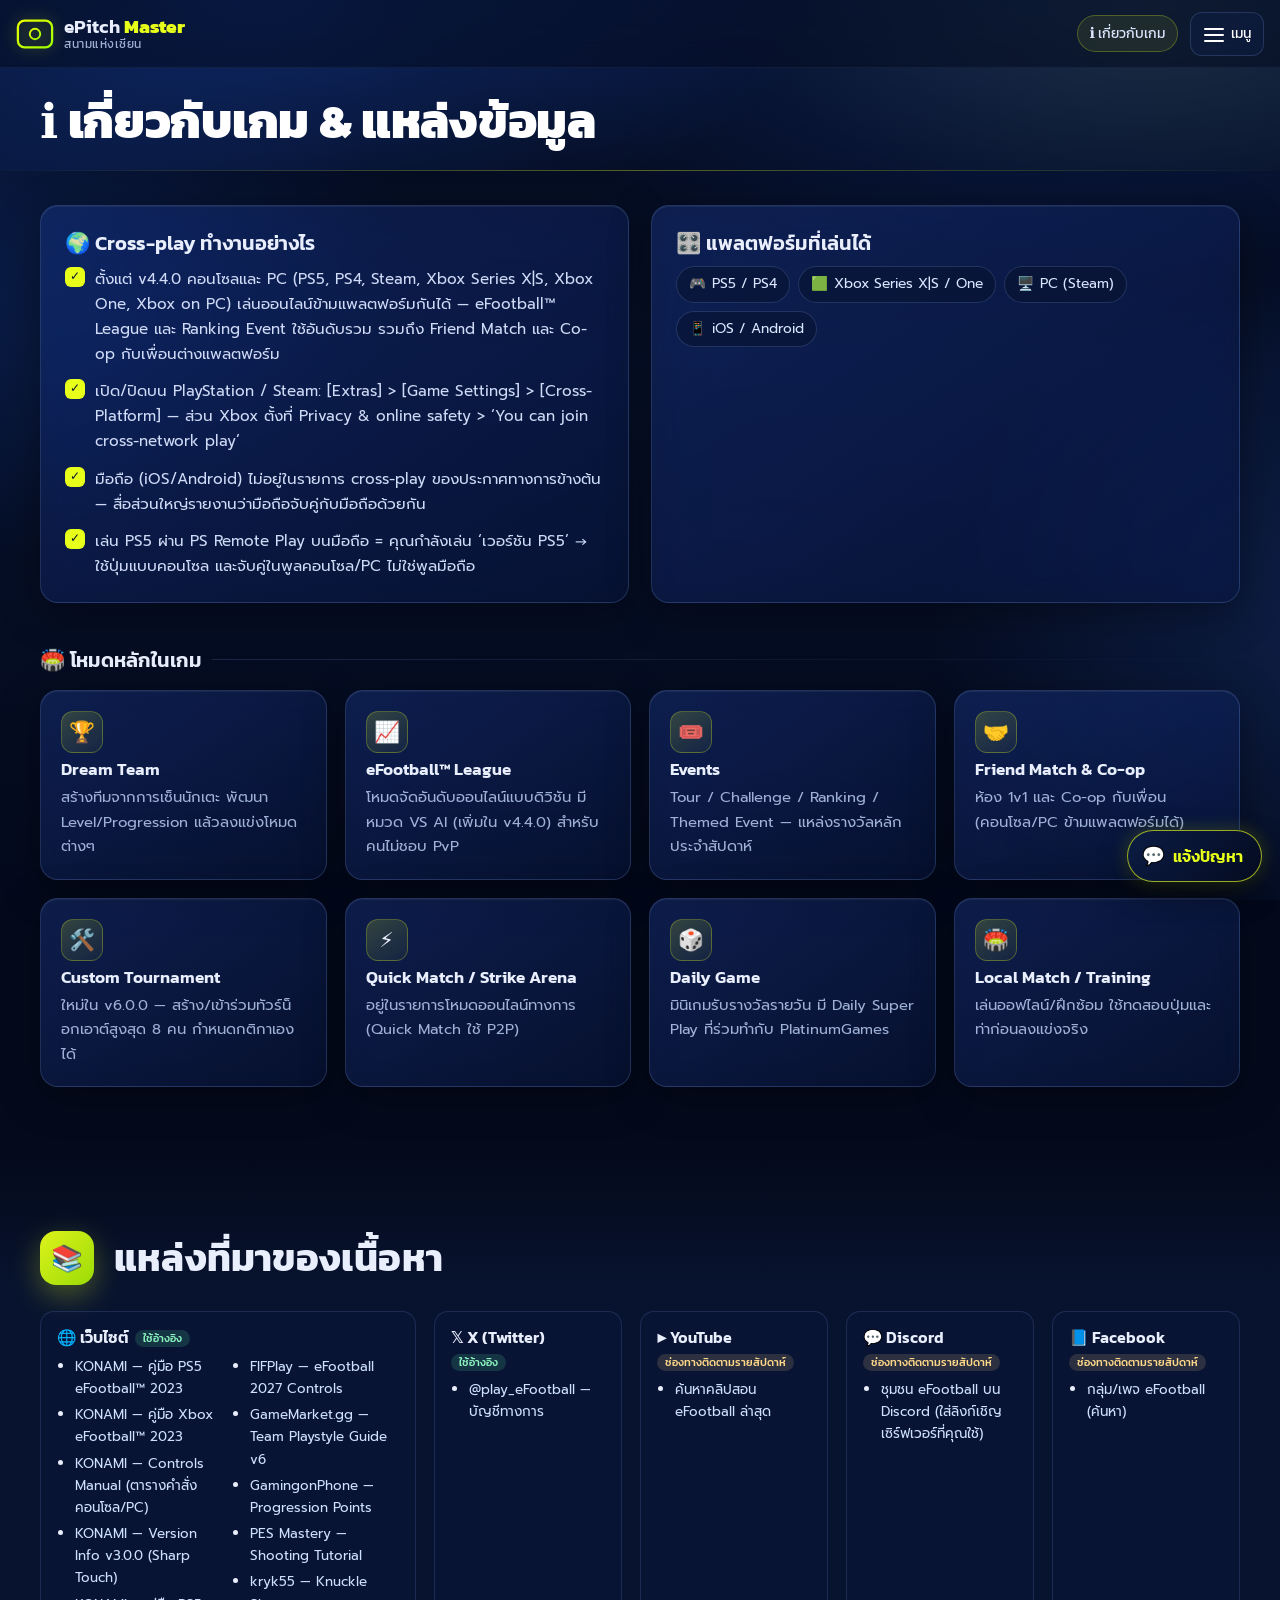
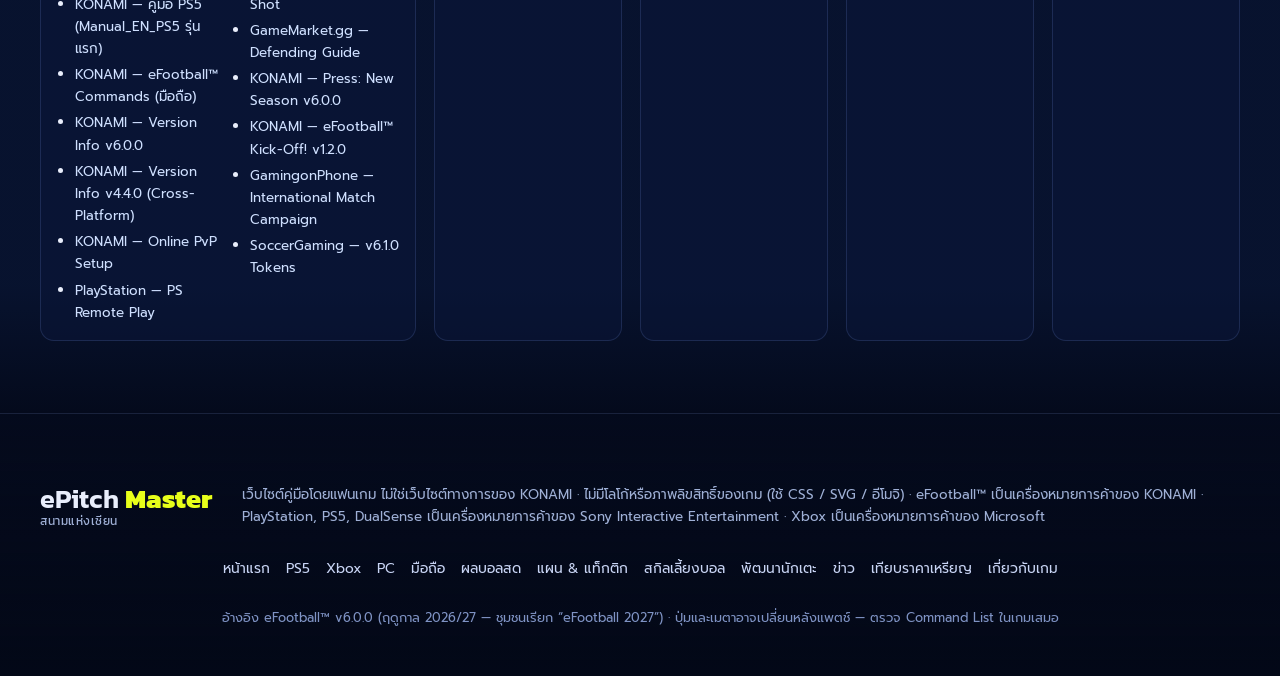
==== commit abcefefa: "Update site content 2026-10-02 06:17 ICT" ====
--- a/about.html
+++ b/about.html
@@ -11,7 +11,7 @@
 <link rel="preconnect" href="https://fonts.googleapis.com">
 <link rel="preconnect" href="https://fonts.gstatic.com" crossorigin>
 <link href="https://fonts.googleapis.com/css2?family=Kanit:wght@400;500;600;700;800&family=Prompt:wght@300;400;500;600&display=swap" rel="stylesheet">
-<link rel="stylesheet" href="style.css?v=f08d4e9c">
+<link rel="stylesheet" href="style.css?v=745e58e3">
 </head>
 <body data-page="about">
 <a class="skip" href="#main">ข้ามไปเนื้อหา</a>
@@ -31,7 +31,7 @@
 </header>
 <div class="menu-backdrop" id="menuBackdrop"></div>
 <nav class="menu" id="navMenu" aria-label="เมนูหลัก">
-  <div class="menu-group menu-topup"><a class="m-item m-topup" href="https://efootball.codashop.com/international" target="_blank" rel="noopener"><span class="m-ic" aria-hidden="true">🪙</span><span class="m-tx"><b>เติม eFootball Coin</b><small>eFootball™ Web Store · Codashop</small></span><span class="m-ext" aria-hidden="true">↗</span></a></div>
+  <div class="menu-group menu-topup"><a class="m-item m-topup" href="https://efootball.codashop.com/international" target="_blank" rel="noopener"><span class="m-ic" aria-hidden="true">🪙</span><span class="m-tx"><b>เติม eFootball Coin</b><small>eFootball™ Web Store · Codashop</small></span><span class="m-ext" aria-hidden="true">↗</span></a><a class="m-item m-coins" href="coins.html"><span class="m-ic" aria-hidden="true">💰</span><span class="m-tx"><b>เทียบราคาเหรียญ</b><small>PS · มือถือ · Steam · โปรล่าสุด</small></span></a></div>
   <div class="menu-group"><p class="menu-gh">ปุ่มควบคุม</p>
     <a class="m-item" href="ps5.html"><span class="m-ic" aria-hidden="true">🎮</span><span class="m-tx"><b>PS5</b><small>ปุ่มจอย DualSense · เทคนิค · สกิล</small></span></a>
     <a class="m-item" href="xbox.html"><span class="m-ic" aria-hidden="true">🟢</span><span class="m-tx"><b>Xbox</b><small>ปุ่มจอย Xbox · เทคนิค · สกิล</small></span></a>
@@ -81,7 +81,7 @@
       <div class="brand big"><span class="brand-text"><span class="bt1">ePitch <b>Master</b></span><small>สนามแห่งเซียน</small></span></div>
       <p class="foot-desc">เว็บไซต์คู่มือโดยแฟนเกม ไม่ใช่เว็บไซต์ทางการของ KONAMI · ไม่มีโลโก้หรือภาพลิขสิทธิ์ของเกม (ใช้ CSS / SVG / อีโมจิ) · eFootball™ เป็นเครื่องหมายการค้าของ KONAMI · PlayStation, PS5, DualSense เป็นเครื่องหมายการค้าของ Sony Interactive Entertainment · Xbox เป็นเครื่องหมายการค้าของ Microsoft</p>
     </div>
-    <nav class="foot-links" aria-label="ลิงก์ท้ายเว็บ"><a href="index.html">หน้าแรก</a> <a href="ps5.html">PS5</a> <a href="xbox.html">Xbox</a> <a href="pc.html">PC</a> <a href="mobile.html">มือถือ</a> <a href="scores.html">ผลบอลสด</a> <a href="tactics.html">แผน &amp; แท็กติก</a> <a href="skills.html">สกิลเลี้ยงบอล</a> <a href="players.html">พัฒนานักเตะ</a> <a href="news.html">ข่าว</a> <a href="about.html">เกี่ยวกับเกม</a></nav>
+    <nav class="foot-links" aria-label="ลิงก์ท้ายเว็บ"><a href="index.html">หน้าแรก</a> <a href="ps5.html">PS5</a> <a href="xbox.html">Xbox</a> <a href="pc.html">PC</a> <a href="mobile.html">มือถือ</a> <a href="scores.html">ผลบอลสด</a> <a href="tactics.html">แผน &amp; แท็กติก</a> <a href="skills.html">สกิลเลี้ยงบอล</a> <a href="players.html">พัฒนานักเตะ</a> <a href="news.html">ข่าว</a> <a href="coins.html">เทียบราคาเหรียญ</a> <a href="about.html">เกี่ยวกับเกม</a></nav>
     <p class="foot-small" id="footVersion">ปุ่มและเมตาอาจเปลี่ยนหลังแพตช์ — ตรวจ Command List ในเกมเสมอ</p>
   </div>
 </footer>
@@ -122,6 +122,6 @@
 
 <script src="data/site.js?v=a6ce8e96"></script>
 <script src="data/about.js?v=4e0b4c90"></script>
-<script src="script.js?v=e79c5dde"></script>
+<script src="script.js?v=970c89af"></script>
 </body>
 </html>
--- a/style.css
+++ b/style.css
@@ -959,3 +959,108 @@
 .tp-steps b{color:#fff}
 .tp-btn{justify-self:start}
 .tp-note{margin:0;font-size:.76rem;color:#8f9fc4}
+
+/* ================= COINS page (coins.html) ================= */
+.m-coins{border:1px solid rgba(255,206,64,.28);background:rgba(255,196,0,.06);margin-top:6px}
+.m-coins .m-ic{background:rgba(255,206,64,.14);border-color:rgba(255,206,64,.35)}
+.m-coins b{color:#ffe9a6}
+.m-coins.is-current{border-color:#ffd84a;background:rgba(255,196,0,.14)}
+.tp-acts{display:flex;flex-wrap:wrap;gap:10px}
+.tp-cmp{background:rgba(255,196,0,.1);border:1px solid rgba(255,206,64,.45);color:#ffe27a}
+.tp-cmp:hover{background:rgba(255,196,0,.2)}
+.coin-notice{display:flex;align-items:center;gap:12px;margin-top:16px;max-width:520px;padding:10px 14px;border-radius:14px;text-decoration:none!important;color:#fff;
+  background:linear-gradient(120deg,rgba(255,196,0,.24),rgba(10,22,58,.6));border:1px solid rgba(255,206,64,.5);box-shadow:0 6px 22px rgba(255,190,0,.14)}
+.coin-notice[hidden]{display:none}
+.cnn-ic{font-size:1.4rem;flex:none}
+.cnn-tx{display:grid;min-width:0}
+.cnn-tx b{color:#ffe27a;font-family:var(--font-h);font-weight:600;line-height:1.3}
+.cnn-tx small{color:#cdd8f5;font-size:.8rem}
+.cnn-go{margin-left:auto;color:#ffe27a;font-size:1.2rem}
+.cn-sub{margin:10px 0 0;color:var(--muted);font-size:.95rem}
+.cn-checked b{color:#ffe27a;font-weight:600}
+.cn-page .container{max-width:880px}
+.cn-block{margin-top:34px}
+.cn-h{font-size:1.3rem;margin:0 0 14px;color:#fff}
+.cn-lock,.cn-safe{padding:16px 18px;border-radius:16px}
+.cn-lock{border-color:rgba(255,206,64,.45);background:linear-gradient(140deg,rgba(255,196,0,.12),rgba(10,22,58,.55) 60%)}
+.cn-lock h2,.cn-safe h2{font-size:1.08rem;margin:0 0 8px;color:#ffe27a}
+.cn-lock ul{margin:0;padding-left:20px;display:grid;gap:6px;font-size:.92rem;color:#dbe5ff}
+.cn-lock b{color:#fff}
+.cn-safe{margin-top:34px;border-color:rgba(255,92,92,.45);background:linear-gradient(140deg,rgba(255,60,60,.12),rgba(10,22,58,.55) 60%)}
+.cn-safe h2{color:#ffb4b4}
+.cn-safe p{margin:0 0 6px;font-size:.92rem;color:#dbe5ff}
+.cn-safe p:last-child{margin:0}
+.cn-nosale{display:flex;gap:12px;align-items:flex-start;padding:14px 16px;border-radius:14px;margin-bottom:12px}
+.cn-nosale>span{font-size:1.4rem}
+.cn-nosale b{color:#fff}
+.cn-nosale p{margin:2px 0 0;font-size:.86rem;color:var(--muted)}
+.cn-promos{display:grid;grid-template-columns:repeat(auto-fill,minmax(250px,1fr));gap:12px}
+.cn-promo{padding:14px 16px;border-radius:14px;display:flex;flex-direction:column;gap:8px}
+.cn-promo.k-sale{border-color:rgba(255,120,60,.6);background:linear-gradient(140deg,rgba(255,110,40,.2),rgba(10,22,58,.55) 60%)}
+.cn-promo.soon{opacity:.85;border-style:dashed}
+.cp-top{display:flex;gap:10px;align-items:flex-start}
+.cp-ic{font-size:1.2rem;line-height:1.4}
+.cn-promo h3{margin:0;font-size:1rem;line-height:1.4;color:#fff}
+.cn-promo p{margin:0;font-size:.86rem;color:#c9d5f3}
+.cp-foot{display:flex;flex-wrap:wrap;gap:6px 8px;align-items:center;margin-top:auto;font-size:.78rem}
+.cn-tag{padding:2px 8px;border-radius:999px;background:rgba(8,19,46,.6);border:1px solid var(--glass-b);color:#cdd8f5}
+.cp-when{color:#ffe27a}
+.cp-foot a{margin-left:auto;color:var(--neon)}
+.cn-hist{margin-top:12px;padding:10px 16px;border-radius:14px}
+.cn-hist summary{cursor:pointer;font-weight:600;color:#dbe5ff;font-size:.92rem}
+.cn-hist summary span{color:var(--muted);font-weight:400}
+.cn-hist ul{list-style:none;margin:10px 0 2px;padding:0;display:grid;gap:8px}
+.cn-hist li{display:grid;font-size:.86rem;color:#c9d5f3;border-left:2px solid rgba(140,170,255,.3);padding-left:10px}
+.cn-hist li b{color:#fff;font-weight:600}
+.cn-hist li small{color:var(--muted)}
+.cn-tabs{display:grid;grid-template-columns:repeat(3,1fr);gap:4px;padding:4px;border-radius:14px;background:rgba(8,19,46,.6);border:1px solid var(--glass-b)}
+.cn-tab{display:flex;align-items:center;justify-content:center;gap:6px;padding:10px 6px;border:0;border-radius:10px;background:transparent;color:#cdd8f5;font:600 .92rem var(--font-h);cursor:pointer;white-space:nowrap}
+.cn-tab[aria-selected="true"]{background:linear-gradient(135deg,#ffd84a,#ffb300);color:#1a1300}
+.cn-pflock{margin:12px 0 0;font-size:.86rem;color:#ffe9a6;padding:8px 12px;border-radius:10px;background:rgba(255,196,0,.08);border:1px solid rgba(255,206,64,.25)}
+.cn-sort{display:flex;flex-wrap:wrap;gap:6px;align-items:center;margin:14px 0 4px;font-size:.84rem;color:var(--muted)}
+.cn-sbtn{padding:6px 12px;border-radius:999px;border:1px solid var(--glass-b);background:rgba(8,19,46,.55);color:#dbe5ff;font:500 .82rem var(--font-b,inherit);cursor:pointer}
+.cn-sbtn[aria-pressed="true"]{background:var(--neon);border-color:var(--neon);color:#071335;font-weight:600}
+.cn-store{margin-top:16px}
+.cs-head{display:flex;align-items:baseline;justify-content:space-between;gap:10px}
+.cs-head h3{margin:0;font-size:1.05rem;color:#fff}
+.cs-head a{font-size:.84rem;color:var(--neon);white-space:nowrap}
+.cs-note{margin:4px 0 0;font-size:.8rem;color:var(--muted)}
+.cn-head-row,.cn-row>a{display:grid;grid-template-columns:1fr 78px 92px;gap:8px;align-items:center}
+.cn-head-row{margin-top:10px;padding:0 12px;font-size:.72rem;color:var(--muted)}
+.cn-head-row span:not(:first-child){text-align:right}
+.cn-list{list-style:none;margin:6px 0 0;padding:0;display:grid;gap:6px}
+.cn-row{position:relative;border-radius:12px;background:linear-gradient(145deg,rgba(28,54,128,.38),rgba(10,22,58,.5));border:1px solid var(--glass-b)}
+.cn-row>a{color:inherit;text-decoration:none!important;padding:10px 12px}
+.cn-row>a:hover{background:rgba(255,255,255,.03);border-radius:12px}
+.cn-row:not(:has(>a)){display:grid;grid-template-columns:1fr 78px 92px;gap:8px;align-items:center;padding:10px 12px}
+.cn-row.best{border-color:#ffd84a;box-shadow:0 0 0 1px rgba(255,216,74,.35),0 8px 24px rgba(255,190,0,.14)}
+.cn-best{position:absolute;top:-9px;right:10px;padding:1px 9px;border-radius:999px;background:linear-gradient(135deg,#ffd84a,#ffb300);color:#1a1300;font:700 .72rem var(--font-h)}
+.cn-c{display:grid;min-width:0}
+.cn-c b{font:700 1.12rem var(--font-h);color:#fff}
+.cn-c small{font-size:.74rem;color:var(--muted);line-height:1.35}
+.cn-cmp{font-size:.72rem;color:#9be7a0;line-height:1.35}
+.cn-p{text-align:right;font:600 1.02rem var(--font-h);color:#ffe27a}
+.cn-v{text-align:right;display:grid}
+.cn-v b{font:600 .98rem var(--font-h);color:#fff}
+.cn-v small{font-size:.68rem;color:var(--muted)}
+.cn-one{margin-top:20px}
+.cn-one h3{font-size:1rem;margin:0 0 8px;color:#fff}
+.cn-one h3 small{font-weight:400;color:var(--muted);font-size:.78rem}
+.cn-one ul{list-style:none;margin:0;padding:0;display:grid;gap:6px}
+.cn-one li{display:flex;gap:10px;justify-content:space-between;align-items:center;padding:9px 12px;border-radius:12px;border:1px dashed rgba(255,206,64,.35);background:rgba(255,196,0,.05)}
+.cn-one li div{display:grid;min-width:0}
+.cn-one li b{color:#fff;font-weight:600;font-size:.92rem}
+.cn-one li small{color:var(--muted);font-size:.76rem}
+.cn-fine{margin:14px 0 0;font-size:.76rem;color:#8f9fc4}
+.cn-src{margin-top:34px}
+.cn-src ul{margin:0;padding-left:20px;display:grid;gap:4px;font-size:.9rem}
+.cn-src a{color:#cfe0ff}
+@media (max-width:420px){
+  .cn-head-row,.cn-row>a,.cn-row:not(:has(>a)){grid-template-columns:1fr 64px 78px;gap:6px}
+  .cn-tab{font-size:.84rem;gap:4px}
+  .cn-c b{font-size:1.04rem}
+}
+.cn-jump{display:flex;flex-wrap:wrap;gap:6px;margin-top:14px}
+.cn-jump a{font-size:.82rem;padding:5px 11px;border-radius:999px;background:rgba(8,19,46,.55);border:1px solid var(--glass-b);color:#dbe5ff;text-decoration:none!important}
+.cn-jump a:hover{border-color:rgba(255,206,64,.5)}
+.cn-page [id]{scroll-margin-top:calc(var(--nav-h) + 12px)}
